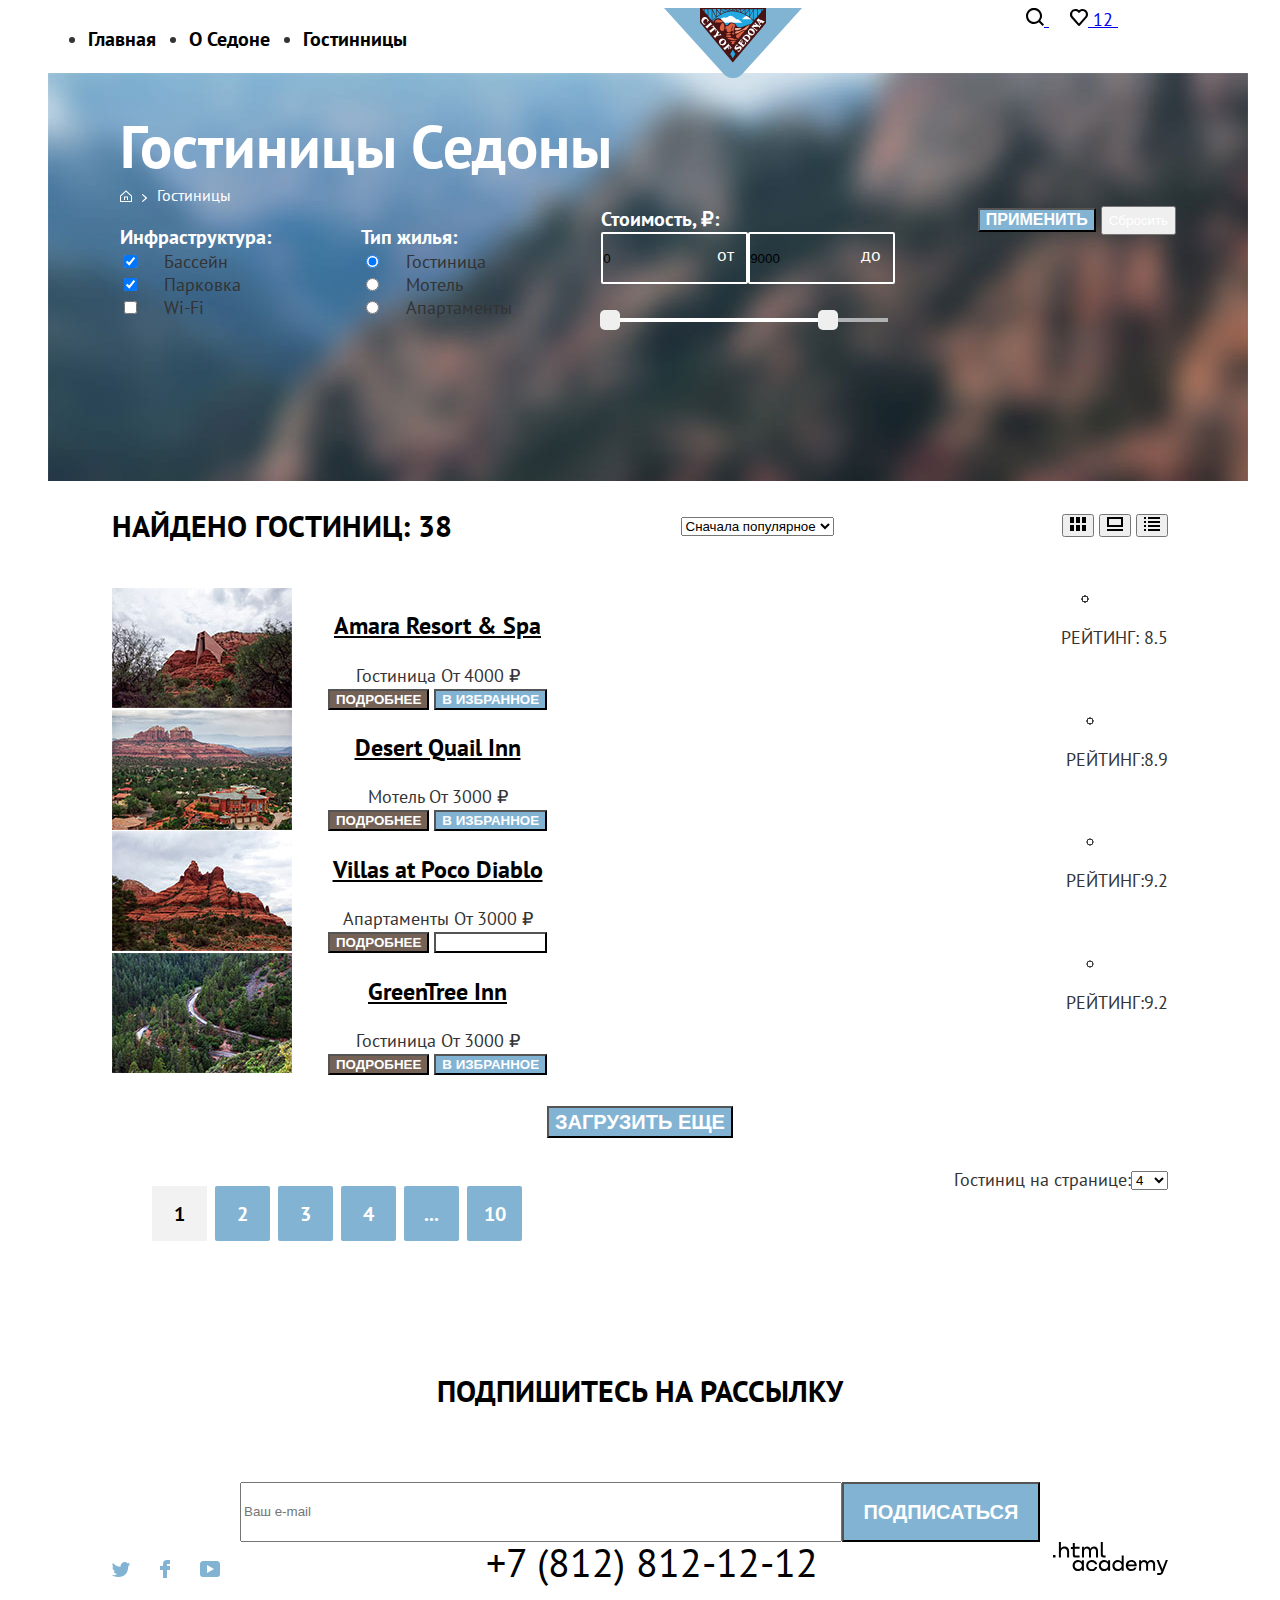
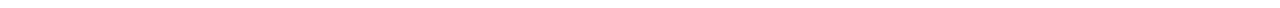
==== catalog.html @ a72e352f "created toggle range" ====
<!DOCTYPE html>
<html lang="ru">
  <head>
    <meta charset="utf-8" />
    <title>HTML Academy: Каталог</title>
    <link rel="stylesheet" href="./css/style.css" />
  </head>
  <body>
    <header class="header">
      <div class="header_wrap">
        <nav class="header_nav">
          <ul class="header_list">
            <li class="header_item">
              <a class="header_list-link" href="./index.html">Главная</a>
            </li>
            <li class="header_item">
              <a class="header_list-link" href="#">О Седоне</a>
            </li>
            <li class="header_item">
              <a class="header_list-link" href="./catalog.html">Гостинницы</a>
            </li>
          </ul>
        </nav>

        <img src="./img/logo_sedona.svg" width="138" height="70" alt="Logo" />

        <div class="header_btn-group">
          <a class="header_btn" href="#">
            <img src="./img/search.svg" width="18" height="18" alt="Search" />
          </a>
          <a class="header_btn header_btn-img btn_count-likes" href="#">
            <img src="./img/likes.svg" width="18" height="17" alt="Likes" />
            <span class="count_likes">12</span>
          </a>
          <a class="header_btn-join" href="#">Хочу сюда!</a>
        </div>
      </div>
    </header>

    <main class="main">
      <div class="main_wrap">
        <section class="search_parametrs">
          <div class="search_parametrs_wrap">
            <div class="search_parametrs_wrap_navigation">
              <h1 class="search_parametrs_title">Гостиницы Седоны</h1>

              <ul class="breadcrumbs">
                <li class="breadcrumbs_item">
                  <a class="breadcrumbs_link" href="index.html">
                    <img
                      src="./img/catalog-page/home.svg"
                      width="12"
                      height="12"
                      alt="Главная"
                    />
                  </a>
                </li>
                <li class="breadcrumbs_item">
                  <img
                    src="./img/catalog-page/arrow.svg"
                    width="5"
                    height="8"
                  />
                </li>
                <li class="breadcrumbs_current_page">Гостиницы</li>
              </ul>
            </div>

            <section class="filter_parametrs">
              <form
                class="filter_parametrs_catalog_form"
                action="https://echo.htmlacademy.ru/"
                method="get"
              >
                <ul class="filter_parametrs_list">
                  <h2 class="filter_parametrs_catalog_subtitle">
                    Инфраструктура:
                  </h2>
                  <li class="filter_parametrs_item">
                    <input
                      id="swimming_pool"
                      type="checkbox"
                      name="infrastructure"
                      value="swimming_pool"
                      checked
                    />
                    <label class="filter_parametrs_label" for="swimming_pool"
                      >Бассейн</label
                    >
                  </li>

                  <li class="filter_parametrs_item">
                    <input
                      id="parking"
                      type="checkbox"
                      value="parking"
                      name="infrastructure"
                      checked
                    />
                    <label class="filter_parametrs_label" for="parking"
                      >Парковка</label
                    >
                  </li>

                  <li class="filter_parametrs_item">
                    <input
                      type="checkbox"
                      id="wi_fi"
                      value="wi-fi"
                      name="infrastructure"
                    />
                    <label class="filter_parametrs_label" for="wi_fi"
                      >Wi-Fi</label
                    >
                  </li>
                </ul>

                <ul class="filter_parametrs_list">
                  <h2 class="filter_parametrs_catalog_subtitle">Тип жилья:</h2>
                  <li class="filter_parametrs_item">
                    <input
                      type="radio"
                      value="hotel"
                      name="real-estate"
                      id="hotel"
                      checked
                    />
                    <label class="filter_parametrs_label" for="hotel"
                      >Гостиница</label
                    >
                  </li>

                  <li class="filter_parametrs_item">
                    <input
                      type="radio"
                      value="motel"
                      name="real-estate"
                      id="motel"
                    />
                    <label
                      class="filter_parametrs_label"
                      for="motel"
                      class="control"
                      >Мотель</label
                    >
                  </li>

                  <li class="filter_parametrs_item">
                    <input
                      type="radio"
                      value="apartments"
                      name="real-estate"
                      id="apartments"
                    />
                    <label
                      class="filter_parametrs_label"
                      for="apartments"
                      class="control"
                      >Апартаменты</label
                    >
                  </li>
                </ul>

                <div class="filter_parametrs_cost_wrap">
                  <h2 class="filter_parametrs_catalog_subtitle">
                    Стоимость, ₽:
                  </h2>
                  <div class="filter_parametrs_inputs_wrap">
                    <div class="filter_parametrs_input_cost-from">
                      <input
                        class="filter_parametrs_input_cost"
                        type="number"
                        value="0"
                        name="min-price"
                      />
                      <span class="cost_from">от</span>
                    </div>

                    <div class="filter_parametrs_input_cost-to">
                      <input
                        class="filter_parametrs_input_cost"
                        type="number"
                        value="9000"
                        name="max-price"
                      />
                      <span class="cost_to">до</span>
                    </div>
                  </div>

                  <div class="range_toggle">
                    <div
                      class="range_toggle_wrap"
                      style="width: 236px; left: 0"
                    >
                      <button
                        class="filter_parametrs_range-toggle range_toggle-min"
                        type="button"
                      >
                        <span class="visually-hidden"
                          >Изменить минимальную цену.</span
                        >
                      </button>

                      <button
                        class="filter_parametrs_range-toggle range_toggle-max"
                        type="button"
                      >
                        <span class="visually-hidden"
                          >Изменить максимальную цену.</span
                        >
                      </button>
                    </div>
                  </div>
                </div>

                <div>
                  <button class="filter_parametrs_apply" type="submit">
                    Применить
                  </button>
                  <button class="filter_parametrs_reset" type="reset">
                    Сбросить
                  </button>
                </div>
              </form>
            </section>
          </div>
        </section>

        <section class="search_results">
          <div class="search_results_wrap">
            <div class="search_filter_wrap">
              <h2 class="search_results_subtitle">Найдено гостиниц: 38</h2>
              <form class="search_results_sorting">
                <span class="visually-hidden">Сортировка</span>

                <select class="search_results_select">
                  <option value="popular">Сначала популярное</option>
                  <option value="cheap">Сначала дешёвое</option>
                  <option value="expensive">Сначала дорогое</option>
                </select>
              </form>
              <div class="search_result_btn_group">
                <button class="search_results_sort_table">
                  <img
                    src="./img/catalog-page/mode-tile.svg"
                    width="16"
                    height="14"
                    alt="Показать плитки"
                  />
                </button>
                <button class="search_results_sort_slideshow">
                  <img
                    src="./img/catalog-page/mode-slideshow.svg"
                    width="16"
                    height="14"
                    alt="Показать карточки"
                  />
                </button>
                <button class="search_results_sort_list">
                  <img
                    src="./img/catalog-page/mode-list.svg"
                    width="16"
                    height="14"
                    alt="Показать список"
                  />
                </button>
              </div>
            </div>

            <ul class="sort_list">
              <span class="visually-hidden">Список гостиниц с фильтрами:</span>
              <li class="sort_list_card">
                <div class="sort_list_description">
                  <img
                    class="sort_list_image"
                    src="./img/catalog-page/hotel-1.jpg"
                    width="180"
                    height="120"
                  />
                  <div class="product_card_wrap">
                    <h2 class="product-card-title">
                      <a class="product-card-link" href="#">
                        Amara Resort & Spa
                      </a>
                    </h2>
                    <span class="type_of_house">Гостиница</span>
                    <span class="sort_list_price">От 4000 ₽</span>
                    <div class="sort_list_btn_group">
                      <button class="sort_list_details" type="button">
                        подробнее
                      </button>
                      <button class="sort_list_favorite" type="button">
                        В избранное
                      </button>
                    </div>
                  </div>
                </div>

                <div class="sort_list_rating">
                  <ul class="sort_list_stars">
                    <li class="star"></li>
                    <li class="star"></li>
                    <li class="star"></li>
                    <li class="star"></li>
                  </ul>

                  <p class="sort_list_total_rating">Рейтинг: 8.5</p>
                </div>
              </li>

              <li class="sort_list_card">
                <div class="sort_list_description">
                  <img
                    class="sort_list_image"
                    src="./img/catalog-page/hotel-2.jpg"
                    width="180"
                    height="120"
                  />

                  <div class="product_card_wrap">
                    <h2 class="product-card-title">
                      <a class="product-card-link" href="#">
                        Desert Quail Inn
                      </a>
                    </h2>
                    <span class="type_of_house">Мотель</span>
                    <span class="sort_list_price">От 3000 ₽</span>
                    <div class="sort_list_btn_group">
                      <button class="sort_list_details" type="button">
                        подробнее
                      </button>
                      <button class="sort_list_favorite" type="button">
                        В избранное
                      </button>
                    </div>
                  </div>
                </div>
                <div class="sort_list_rating">
                  <ul class="sort_list_stars">
                    <li class="star"></li>
                    <li class="star"></li>
                    <li class="star"></li>
                  </ul>

                  <p class="sort_list_total_rating">Рейтинг:8.9</p>
                </div>
              </li>

              <li class="sort_list_card">
                <div class="sort_list_description">
                  <img
                    class="sort_list_image"
                    src="./img/catalog-page/hotel-3.jpg"
                    width="180"
                    height="120"
                  />

                  <div class="product_card_wrap">
                    <h2 class="product-card-title">
                      <a class="product-card-link" href="#">
                        Villas at Poco Diablo
                      </a>
                    </h2>

                    <span class="type_of_house">Апартаменты</span>

                    <span class="sort_list_price">От 3000 ₽</span>
                    <div class="sort_list_btn_group">
                      <button class="sort_list_details" type="button">
                        подробнее
                      </button>
                      <button
                        class="sort_list_favorite sort_list_favorite-add"
                        type="button"
                      >
                        В избранное
                      </button>
                    </div>
                  </div>
                </div>
                <div class="sort_list_rating">
                  <ul class="sort_list_stars">
                    <li class="star"></li>
                    <li class="star"></li>
                  </ul>

                  <p class="sort_list_total_rating">Рейтинг:9.2</p>
                </div>
              </li>

              <li class="sort_list_card">
                <div class="sort_list_description">
                  <img
                    class="sort_list_image"
                    src="./img/catalog-page/hotel-4.jpg"
                    width="180"
                    height="120"
                  />

                  <div class="product_card_wrap">
                    <h2 class="product-card-title">
                      <a class="product-card-link" href="#"> GreenTree Inn </a>
                    </h2>
                    <span class="type_of_house">Гостиница</span>

                    <span class="sort_list_price">От 3000 ₽</span>
                    <div class="sort_list_btn_group">
                      <button class="sort_list_details" type="button">
                        подробнее
                      </button>
                      <button class="sort_list_favorite" type="button">
                        В избранное
                      </button>
                    </div>
                  </div>
                </div>

                <div>
                  <ul class="sort_list_stars">
                    <li class="star"></li>
                    <li class="star"></li>
                  </ul>
                  <p class="sort_list_total_rating">Рейтинг:9.2</p>
                </div>
              </li>

              <li class="sort_list_card sort_list_card-show_more">
                <button class="sort_list_show_more" type="button">
                  Загрузить еще
                </button>
              </li>
            </ul>

            <div class="pagination_wrap">
              <ul class="pagination">
                <li class="pagination_item">
                  <a
                    href="#"
                    class="pagination_button pagination_button-current"
                    >1</a
                  >
                </li>
                <li class="pagination_item">
                  <a href="#" class="pagination_button">2</a>
                </li>
                <li class="pagination_item">
                  <a href="#" class="pagination_button">3</a>
                </li>
                <li class="pagination_item">
                  <a href="#" class="pagination_button">4</a>
                </li>
                <li class="pagination_item">
                  <a href="#" class="pagination_button">...</a>
                </li>
                <li class="pagination_item">
                  <a href="#" class="pagination_button">10</a>
                </li>
              </ul>

              <div class="display_number_hotel_wrap">
                <label
                  for="display_number_hotels"
                  class="display_number_hotels filter_parametrs_label"
                  >Гостиниц на странице:</label
                >
                <div class="display_number_hotels_form">
                  <span class="visually-hidden">Выпадающий список</span>
                  <select
                    class="display_number_hotels_select"
                    id="display_number_hotels"
                  >
                    <option>4</option>
                    <option>8</option>
                    <option>32</option>
                  </select>
                </div>
              </div>
            </div>
          </div>
        </section>
      </div>
    </main>

    <footer class="footer">
      <div class="footer_wrap">
        <section class="subscription_catalog">
          <h2 class="subscription_subtitle subscription_subtitle-catalog">
            Подпишитесь на рассылку
          </h2>

          <p class="subscription_description">
            Только полезная информация и никакого спама, честное бойскаутское!
          </p>

          <form
            class="subscription_form"
            action="https://echo.htmlacademy.ru/"
            method="post"
          >
            <input
              class="subscription_input"
              placeholder="Ваш e-mail"
              type="email"
              name="subscription"
              required
            />

            <button class="subscription_submit" type="submit">
              Подписаться
            </button>
          </form>
        </section>

        <section class="footer_contacts">
          <div class="foooter_contacts_wrap">
            <h2 class="visually-hidden">Контакты</h2>
            <ul class="footer_social_networks_list">
              <li class="footer_social_networks_item">
                <a class="footer_social_network_link" href="#">
                  <img
                    src="./img/social-twitter.svg"
                    width="18"
                    height="15"
                    alt="Твиттер"
                  />
                </a>
              </li>
              <li class="footer_social_networks_item">
                <a class="footer_social_network_link" href="#">
                  <img
                    src="./img/social-facebook.svg"
                    width="10"
                    height="18"
                    alt="Фейсбук"
                  />
                </a>
              </li>
              <li class="footer_social_networks_item">
                <a class="footer_social_network_link" href="#">
                  <img
                    src="./img/social-youtube.svg"
                    width="20"
                    height="16"
                    alt="Ютуб"
                  />
                </a>
              </li>
            </ul>
          </div>

          <span class="footer_phone_number">+7 (812) 812-12-12</span>
          <a class="footer_htmlacademy_link" href="https://htmlacademy.ru/">
            <img
              src="./img/logo_htmlacademy.svg"
              alt="htmlacademy"
              width="115"
              height="34"
            />
          </a>
        </section>
      </div>
    </footer>
  </body>
</html>
---- css/style.css ----
:root {
  --color-black: #000;
  --color-grey-black: #333;
  --color-white: #fff;
  --btn-bg-warm-brown: #756257;
  --btn-bg-active-natural-green: #7db54f;
  --btn-bg-cold-blue: #83b3d3;
  --size-nav-menu: 20px;
  --size-cards-descriptions: 21px;
  --size-cards-title: 24px;
  --size-form-list: 18px;
}

@font-face {
  font-family: "PTSans";
  src: url("../fonts/ptsans-400.woff2") format("woff2");
  font-style: normal;
  font-weight: 400;
  font-display: swap;
}

@font-face {
  font-family: "PTSans";
  src: url("../fonts/ptsans-700.woff2") format("woff2");
  font-style: normal;
  font-weight: 700;
  font-display: swap;
}

body {
  min-height: 100%;
  color: var(--color-grey-black);
  font-family: "PTSans";
  font-weight: 400;
  font-size: 18px;
  line-height: 21px;
  text-align: center;
}

/* general styles */
.visually-hidden {
  display: none;
}

.header,
.main,
.footer {
  max-width: 1280px;
  margin: 0 auto;
  padding: 0 40px;
}

.header_wrap,
.main_wrap,
.footer_wrap {
  max-width: 1200px;
  margin: 0 auto;
}

/* header */
.header_wrap {
  height: 65px;
  display: flex;
  justify-content: space-between;
}

.header_list {
  display: flex;
}

.header_item {
  margin-right: 33px;
}

.header_list-link {
  text-decoration: none;
  color: var(--color-black);
  font-size: var(--size-nav-menu);
  line-height: 26px;
  font-weight: 700;
}

.header_btn_group {
  display: flex;
}

.header_btn {
  margin-right: 21px;
}

.header_btn-join {
  font-weight: 700;
  font-size: 16px;
  color: var(--color-white);
  text-transform: uppercase;
}

/* main screen */
.screen {
  background: url("../img/main-page/index-background.jpg");
  width: 100%;
  height: 485px;
}

.presentation_title {
  font-weight: 700;
  font-size: 30px;
  line-height: 36px;
  color: var(--color-black);
  text-transform: uppercase;
}

.presentation_description {
  font-size: 22px;
  line-height: 36px;
}

.presentation_town_card {
  width: 100%;
  display: flex;
}

.presentation_card_wrap {
  background-color: var(--btn-bg-cold-blue);
  width: 400px;
}

.presentation_card_service {
  display: flex;
}

.presentation_card_service_house,
.presentation_card_service_gift {
  background-color: rgba(131, 179, 211, 0.12);
}

.presentation_card_service_house,
.presentation_card_service_gift,
.presentation_card_service_food {
  width: 400px;
}

.cards_devils_bridge {
  display: flex;
}

.presentation_subtitle {
  font-size: var(--size-cards-title);
  line-height: 28px;
  color: var(--color-white);
  text-transform: uppercase;
}

.presentation_serial_number-color {
  color: var(--color-white);
}

.cards_small_area {
  display: flex;
}

.presentation_card_service_small_area,
.presentation_card_service_few_tourists {
  background-color: rgba(131, 179, 211, 0.12);
}

.presentation_card_service_beatiful_road {
  background-color: rgba(131, 179, 211, 0.2);
}

.presentation_card_service_small_area,
.presentation_card_service_few_tourists,
.presentation_card_service_beatiful_road {
  width: 400px;
}

.presentation_card_service_subtitle {
  text-transform: uppercase;
}

.presentation_card_description {
  font-size: 18px;
  text-align: center;
  color: var(--color-white);
}

.select_hotel_subtitle {
  color: var(--color-black);
  font-size: 30px;
  line-height: 36px;
  font-weight: 700;
  text-transform: uppercase;
}

.select_hotel_description {
  font-size: 22px;
  line-height: 26px;
}

.select_hotel_btn {
  background-color: var(--btn-bg-warm-brown);
  color: var(--color-white);
  font-size: 20px;
  line-height: 36px;
  font-weight: 700;
  text-transform: uppercase;
}

.subscription_subtitle {
  color: var(--color-white);
  font-size: 30px;
  line-height: 36px;
  font-weight: 700;
  text-transform: uppercase;
}

.subscription_description {
  color: var(--color-white);
  font-size: 22px;
  line-height: 26px;
}

.subscription {
  background-image: url("../img/main-page/bg-contacts.jpg");
  background-size: cover;
  background-repeat: no-repeat;
}

.subscription_form {
  display: flex;
  width: 800px;
  height: 60px;
  margin: 0 auto;
}

.subscription_input {
  width: 600px;
}

.subscription_submit {
  color: var(--color-white);
  font-weight: 700;
  font-size: 20px;
  line-height: 26px;
  text-transform: uppercase;
  background-color: var(--btn-bg-cold-blue);
  width: 200px;
}

.footer_contacts {
  display: flex;
  justify-content: space-between;
}

.footer_social_networks_list {
  display: flex;
}

.footer_social_networks_item {
  margin-right: 30px;
}

.footer_phone_number {
  font-size: 40px;
  line-height: 40px;
  color: var(--color-black);
}

/* catalog style */
/* --------------------------------------------------------------- */
.search_parametrs {
  background-image: url("../img/catalog-page/catalog-background.jpg");
  background-size: cover;
  width: 1200px;
  height: 408px;
  background-repeat: no-repeat;
}

.search_parametrs_wrap {
  width: 1056px;
  margin: 0 auto;
}

.search_parametrs_title {
  font-size: 60px;
  line-height: 78px;
  color: var(--color-white);
  font-weight: 700;
  text-align: left;
  padding-top: 34px;
  margin: 0;
}

.breadcrumbs {
  text-align: left;
  display: flex;
  text-decoration: none;
  padding: 0;
  margin: 0;
  list-style: none;
}

.breadcrumbs_item {
  margin-right: 10px;
}

.breadcrumbs_current_page {
  font-size: 16px;
  color: var(--color-white);
}

.filter_parametrs_catalog_form {
  display: flex;
  justify-content: space-between;
}

.filter_parametrs_catalog_subtitle {
  font-size: var(--size-nav-menu);
  line-height: 26px;
  color: var(--color-white);
  font-weight: 700;
  text-align: left;
  margin: 0;
  padding: 0;
}

.filter_parametrs_cost_wrap {
  width: 287px;
}

/* Range */
.filter_parametrs_input_cost {
  width: 143px;
  background: transparent;
  border: 2px solid #fff;
  padding: 0;
  border-radius: 2px;
  margin: 0;
  height: 48px;
}

.range_toggle {
  width: 287px;
  border-bottom: 4px solid #afb1b3;
}

.range_toggle_wrap {
  border-bottom: 4px solid #fff;
  position: relative;
  margin-top: 30px;
  transform: translateY(4px);
}

.range_toggle-min,
.range_toggle-max {
  width: 20px;
  height: 20px;
  border-radius: 5px;
  border: transparent;
}

.range_toggle-min {
  position: absolute;
  top: -8px;
  left: -1px;
}

.range_toggle-max {
  position: absolute;
  top: -8px;
  right: -1px;
}

.filter_parametrs_input_cost-from {
  position: relative;
}

.cost_from {
  position: absolute;
  top: 11px;
  right: 14px;
}

.filter_parametrs_input_cost-to {
  position: relative;
}

.cost_to {
  position: absolute;
  top: 11px;
  right: 14px;
}

.filter_parametrs_list {
  text-align: left;
  padding: 0;
}

.filter_parametrs_item {
  font-size: var(--size-form-list);
  line-height: 23px;
  list-style: none;
  padding: 0;
}

.filter_parametrs_label {
  padding-left: 19px;
}

.cost_from,
.cost_to {
  font-size: var(--size-form-list);
  line-height: 23px;
  color: rgba(255, 255, 255, 1);
  font-size: 18px;
}

.filter_parametrs_inputs_wrap {
  display: flex;
}

.filter_parametrs_apply {
  background: var(--btn-bg-cold-blue);
  color: var(--color-white);
  font-weight: 700;
  text-transform: uppercase;
  font-size: 16px;
}

.filter_parametrs_reset {
  color: var(--color-white);
  line-height: 23px;
}

.search_results_wrap {
  width: 1056px;
  margin: 0 auto;
}

.search_filter_wrap {
  display: flex;
  justify-content: space-between;
  align-items: center;
}

.search_results_subtitle {
  font-size: 30px;
  line-height: 39px;
  font-weight: 700;
  color: var(--color-black);
  text-transform: uppercase;
  text-align: left;
}

.search_results_select {
  line-height: 23px;
}

.product-card-link {
  font-weight: 700;
  font-size: var(--size-cards-title);
  line-height: 31px;
  color: var(--color-black);
  text-align: left;
}

.type_of_house,
.sort_list_price {
  line-height: 23px;
  text-align: left;
}

.sort_list {
  padding: 0;
}

.sort_list_card {
  list-style: none;
  padding: 0;
  display: flex;
  justify-content: space-between;
}

.sort_list_description {
  display: flex;
}

.product_card_wrap {
  margin-left: 36px;
}

.sort_list_details,
.sort_list_favorite,
.sort_list_show_more {
  background: var(--btn-bg-warm-brown);
  color: var(--color-white);
  font-weight: 700;
  text-transform: uppercase;
}

.sort_list_favorite {
  background: var(--btn-bg-cold-blue);
}

.sort_list_favorite-add {
  background: var(--btn-bg-natural-green);
}

.sort_list_total_rating {
  text-transform: uppercase;
}

.sort_list_card-show_more {
  display: block;
  margin: 31px 0 30px;
}

.sort_list_show_more {
  background: var(--btn-bg-cold-blue);
  font-size: 20px;
  line-height: 26px;
}

.sort_list_stars {
  display: flex;
}

.pagination_wrap {
  display: flex;
  justify-content: space-between;
}

.pagination_item {
  font-size: 20px;
  line-height: 26px;
}

.pagination_button {
  color: var(--color-white);
  font-size: inherit;
  background-color: var(--btn-bg-cold-blue);
  font-weight: 700;
}

.display_number_hotels,
.display_number_hotels_select {
  line-height: 23px;
  text-align: left;
}

.pagination {
  display: flex;
  list-style-type: none;
}

.pagination_item {
  width: 55px;
  height: 55px;
  background-color: var(--btn-bg-cold-blue);
  border-radius: 2px;
  margin-right: 8px;
  display: flex;
  justify-content: center;
  align-items: center;
}

.pagination_button {
  text-decoration: none;
}

.pagination_button-current {
  background: #f2f2f2;
  color: var(--color-black);
  width: 55px;
  height: 55px;
  display: flex;
  justify-content: center;
  align-items: center;
}

.display_number_hotel_wrap {
  display: flex;
}

.subscription_catalog {
  padding-top: 89px;
}

.subscription_subtitle-catalog {
  color: var(--color-black);
}

.footer_social_networks_list {
  list-style: none;
  padding: 0;
}

.subscription_catalog,
.footer_contacts {
  width: 1056px;
  margin: 0 auto;
}
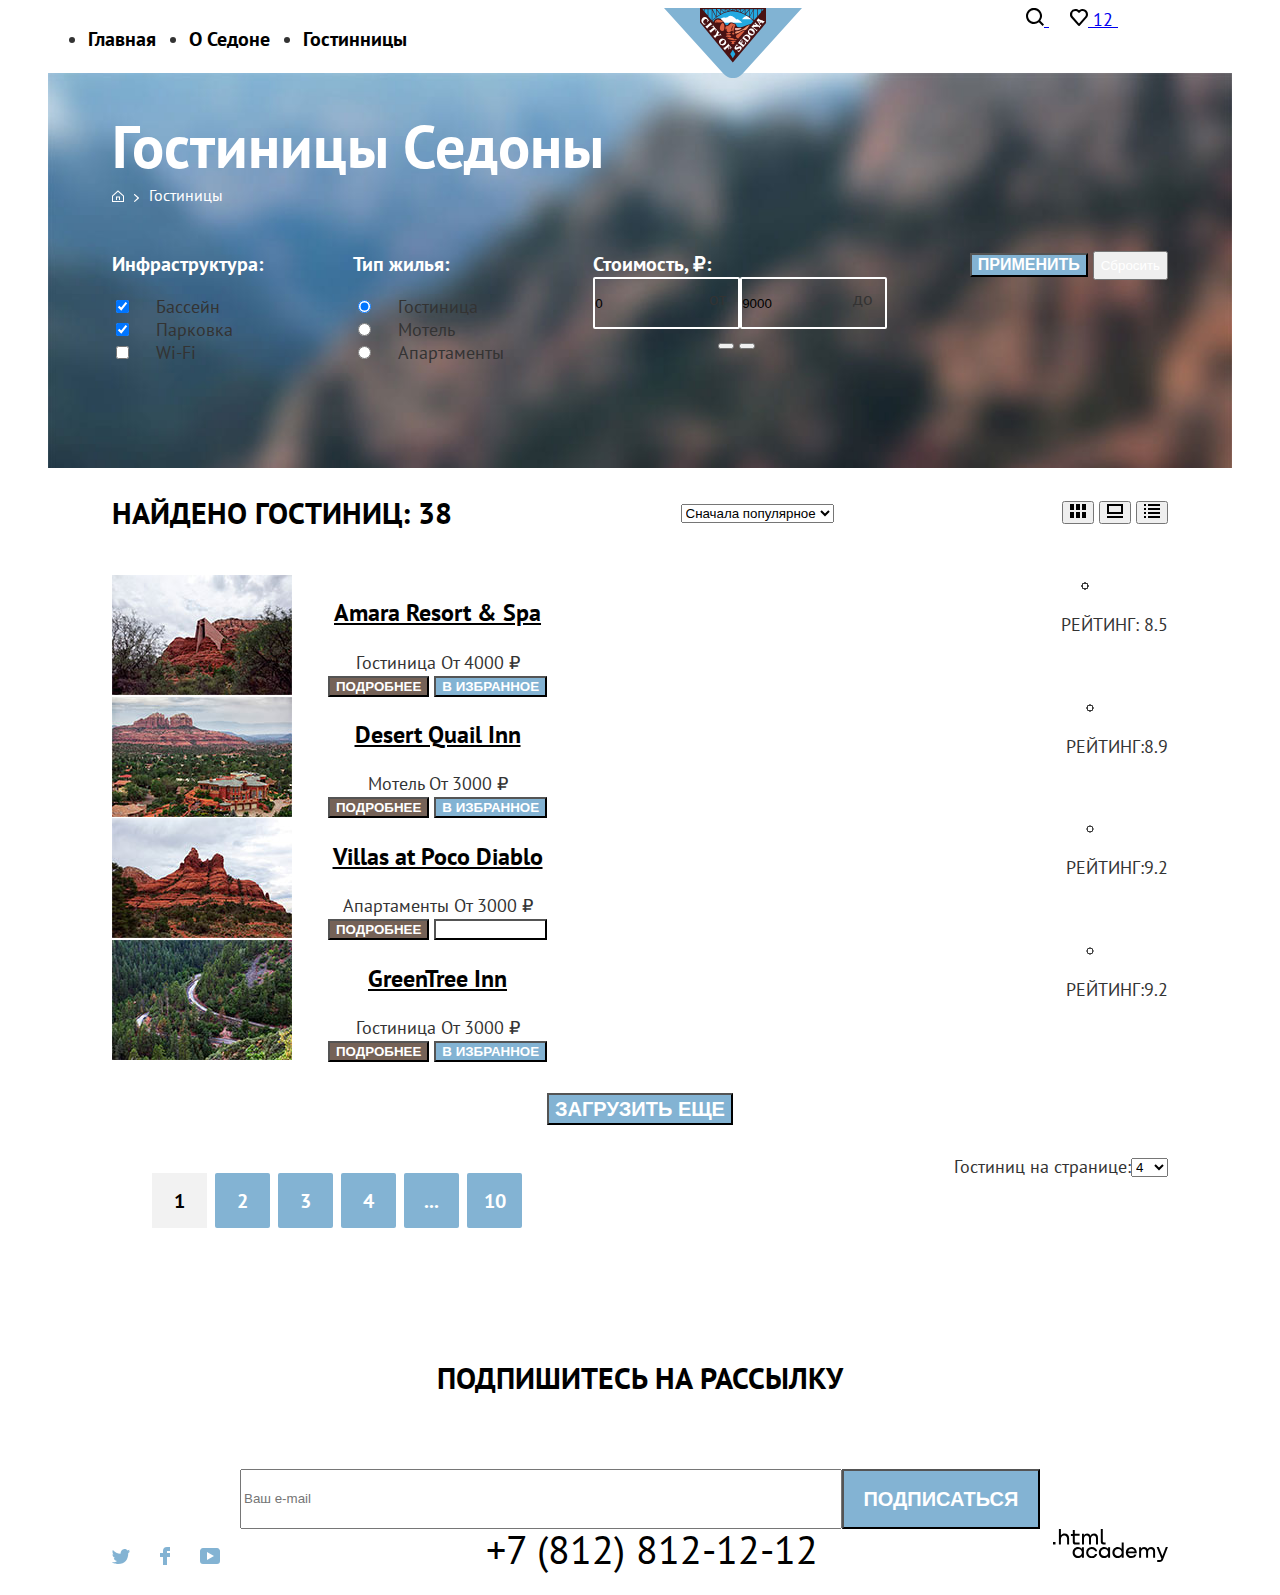
==== commit 22d02c26: "added changes according comments" ====
--- a/catalog.html
+++ b/catalog.html
@@ -40,7 +40,7 @@
     <main class="main">
       <div class="main_wrap">
         <section class="search_parametrs">
-          <div class="search_parametrs_wrap">
+          <div class="container_wrap">
             <div class="search_parametrs_wrap_navigation">
               <h1 class="search_parametrs_title">Гостиницы Седоны</h1>
 
@@ -72,94 +72,98 @@
                 action="https://echo.htmlacademy.ru/"
                 method="get"
               >
-                <ul class="filter_parametrs_list">
+                <div>
                   <h2 class="filter_parametrs_catalog_subtitle">
                     Инфраструктура:
                   </h2>
-                  <li class="filter_parametrs_item">
-                    <input
-                      id="swimming_pool"
-                      type="checkbox"
-                      name="infrastructure"
-                      value="swimming_pool"
-                      checked
-                    />
-                    <label class="filter_parametrs_label" for="swimming_pool"
-                      >Бассейн</label
-                    >
-                  </li>
-
-                  <li class="filter_parametrs_item">
-                    <input
-                      id="parking"
-                      type="checkbox"
-                      value="parking"
-                      name="infrastructure"
-                      checked
-                    />
-                    <label class="filter_parametrs_label" for="parking"
-                      >Парковка</label
-                    >
-                  </li>
-
-                  <li class="filter_parametrs_item">
-                    <input
-                      type="checkbox"
-                      id="wi_fi"
-                      value="wi-fi"
-                      name="infrastructure"
-                    />
-                    <label class="filter_parametrs_label" for="wi_fi"
-                      >Wi-Fi</label
-                    >
-                  </li>
-                </ul>
-
-                <ul class="filter_parametrs_list">
+                  <ul class="filter_parametrs_list">
+                    <li class="filter_parametrs_item">
+                      <input
+                        id="swimming_pool"
+                        type="checkbox"
+                        name="infrastructure"
+                        value="swimming_pool"
+                        checked
+                      />
+                      <label class="filter_parametrs_label" for="swimming_pool"
+                        >Бассейн</label
+                      >
+                    </li>
+
+                    <li class="filter_parametrs_item">
+                      <input
+                        id="parking"
+                        type="checkbox"
+                        value="parking"
+                        name="infrastructure"
+                        checked
+                      />
+                      <label class="filter_parametrs_label" for="parking"
+                        >Парковка</label
+                      >
+                    </li>
+
+                    <li class="filter_parametrs_item">
+                      <input
+                        type="checkbox"
+                        id="wi_fi"
+                        value="wi-fi"
+                        name="infrastructure"
+                      />
+                      <label class="filter_parametrs_label" for="wi_fi"
+                        >Wi-Fi</label
+                      >
+                    </li>
+                  </ul>
+                </div>
+
+                <div>
                   <h2 class="filter_parametrs_catalog_subtitle">Тип жилья:</h2>
-                  <li class="filter_parametrs_item">
-                    <input
-                      type="radio"
-                      value="hotel"
-                      name="real-estate"
-                      id="hotel"
-                      checked
-                    />
-                    <label class="filter_parametrs_label" for="hotel"
-                      >Гостиница</label
-                    >
-                  </li>
-
-                  <li class="filter_parametrs_item">
-                    <input
-                      type="radio"
-                      value="motel"
-                      name="real-estate"
-                      id="motel"
-                    />
-                    <label
-                      class="filter_parametrs_label"
-                      for="motel"
-                      class="control"
-                      >Мотель</label
-                    >
-                  </li>
-
-                  <li class="filter_parametrs_item">
-                    <input
-                      type="radio"
-                      value="apartments"
-                      name="real-estate"
-                      id="apartments"
-                    />
-                    <label
-                      class="filter_parametrs_label"
-                      for="apartments"
-                      class="control"
-                      >Апартаменты</label
-                    >
-                  </li>
-                </ul>
+                  <ul class="filter_parametrs_list">
+                    <li class="filter_parametrs_item">
+                      <input
+                        type="radio"
+                        value="hotel"
+                        name="real-estate"
+                        id="hotel"
+                        checked
+                      />
+                      <label class="filter_parametrs_label" for="hotel"
+                        >Гостиница</label
+                      >
+                    </li>
+
+                    <li class="filter_parametrs_item">
+                      <input
+                        type="radio"
+                        value="motel"
+                        name="real-estate"
+                        id="motel"
+                      />
+                      <label
+                        class="filter_parametrs_label"
+                        for="motel"
+                        class="control"
+                        >Мотель</label
+                      >
+                    </li>
+
+                    <li class="filter_parametrs_item">
+                      <input
+                        type="radio"
+                        value="apartments"
+                        name="real-estate"
+                        id="apartments"
+                      />
+                      <label
+                        class="filter_parametrs_label"
+                        for="apartments"
+                        class="control"
+                        >Апартаменты</label
+                      >
+                    </li>
+                  </ul>
+                </div>
 
                 <div class="filter_parametrs_cost_wrap">
                   <h2 class="filter_parametrs_catalog_subtitle">
@@ -173,7 +177,7 @@
                         value="0"
                         name="min-price"
                       />
-                      <span class="cost_from">от</span>
+                      <span class="cost_from_to">от</span>
                     </div>
 
                     <div class="filter_parametrs_input_cost-to">
@@ -183,34 +187,26 @@
                         value="9000"
                         name="max-price"
                       />
-                      <span class="cost_to">до</span>
+                      <span class="cost_from_to">до</span>
                     </div>
                   </div>
-
-                  <div class="range_toggle">
-                    <div
-                      class="range_toggle_wrap"
-                      style="width: 236px; left: 0"
+                  <button
+                    class="filter_parametrs_range-toggle toggle-min"
+                    type="button"
+                  >
+                    <span class="visually-hidden"
+                      >Изменить минимальную цену.</span
                     >
-                      <button
-                        class="filter_parametrs_range-toggle range_toggle-min"
-                        type="button"
-                      >
-                        <span class="visually-hidden"
-                          >Изменить минимальную цену.</span
-                        >
-                      </button>
-
-                      <button
-                        class="filter_parametrs_range-toggle range_toggle-max"
-                        type="button"
-                      >
-                        <span class="visually-hidden"
-                          >Изменить максимальную цену.</span
-                        >
-                      </button>
-                    </div>
-                  </div>
+                  </button>
+
+                  <button
+                    class="filter_parametrs_range-toggle toggle-max"
+                    type="button"
+                  >
+                    <span class="visually-hidden"
+                      >Изменить максимальную цену.</span
+                    >
+                  </button>
                 </div>
 
                 <div>
@@ -227,7 +223,7 @@
         </section>
 
         <section class="search_results">
-          <div class="search_results_wrap">
+          <div class="container_wrap">
             <div class="search_filter_wrap">
               <h2 class="search_results_subtitle">Найдено гостиниц: 38</h2>
               <form class="search_results_sorting">
@@ -483,7 +479,7 @@
 
     <footer class="footer">
       <div class="footer_wrap">
-        <section class="subscription_catalog">
+        <section class="subscription_catalog container_wrap">
           <h2 class="subscription_subtitle subscription_subtitle-catalog">
             Подпишитесь на рассылку
           </h2>
@@ -511,7 +507,7 @@
           </form>
         </section>
 
-        <section class="footer_contacts">
+        <section class="footer_contacts container_wrap">
           <div class="foooter_contacts_wrap">
             <h2 class="visually-hidden">Контакты</h2>
             <ul class="footer_social_networks_list">
--- a/css/style.css
+++ b/css/style.css
@@ -268,17 +268,19 @@
 
 /* catalog style */
 /* --------------------------------------------------------------- */
+.container_wrap {
+  width: 1056px;
+  margin: 0 auto;
+}
+
 .search_parametrs {
   background-image: url("../img/catalog-page/catalog-background.jpg");
   background-size: cover;
-  width: 1200px;
-  height: 408px;
   background-repeat: no-repeat;
 }
 
-.search_parametrs_wrap {
-  width: 1056px;
-  margin: 0 auto;
+.search_parametrs_wrap_navigation {
+  padding-bottom: 45px;
 }
 
 .search_parametrs_title {
@@ -309,6 +311,10 @@
   color: var(--color-white);
 }
 
+.filter_parametrs {
+  padding-bottom: 86px;
+}
+
 .filter_parametrs_catalog_form {
   display: flex;
   justify-content: space-between;
@@ -328,7 +334,6 @@
   width: 287px;
 }
 
-/* Range */
 .filter_parametrs_input_cost {
   width: 143px;
   background: transparent;
@@ -339,43 +344,11 @@
   height: 48px;
 }
 
-.range_toggle {
-  width: 287px;
-  border-bottom: 4px solid #afb1b3;
-}
-
-.range_toggle_wrap {
-  border-bottom: 4px solid #fff;
-  position: relative;
-  margin-top: 30px;
-  transform: translateY(4px);
-}
-
-.range_toggle-min,
-.range_toggle-max {
-  width: 20px;
-  height: 20px;
-  border-radius: 5px;
-  border: transparent;
-}
-
-.range_toggle-min {
-  position: absolute;
-  top: -8px;
-  left: -1px;
-}
-
-.range_toggle-max {
-  position: absolute;
-  top: -8px;
-  right: -1px;
-}
-
 .filter_parametrs_input_cost-from {
   position: relative;
 }
 
-.cost_from {
+.cost_from_to {
   position: absolute;
   top: 11px;
   right: 14px;
@@ -383,12 +356,6 @@
 
 .filter_parametrs_input_cost-to {
   position: relative;
-}
-
-.cost_to {
-  position: absolute;
-  top: 11px;
-  right: 14px;
 }
 
 .filter_parametrs_list {
@@ -432,11 +399,6 @@
   line-height: 23px;
 }
 
-.search_results_wrap {
-  width: 1056px;
-  margin: 0 auto;
-}
-
 .search_filter_wrap {
   display: flex;
   justify-content: space-between;
@@ -594,9 +556,3 @@
   list-style: none;
   padding: 0;
 }
-
-.subscription_catalog,
-.footer_contacts {
-  width: 1056px;
-  margin: 0 auto;
-}
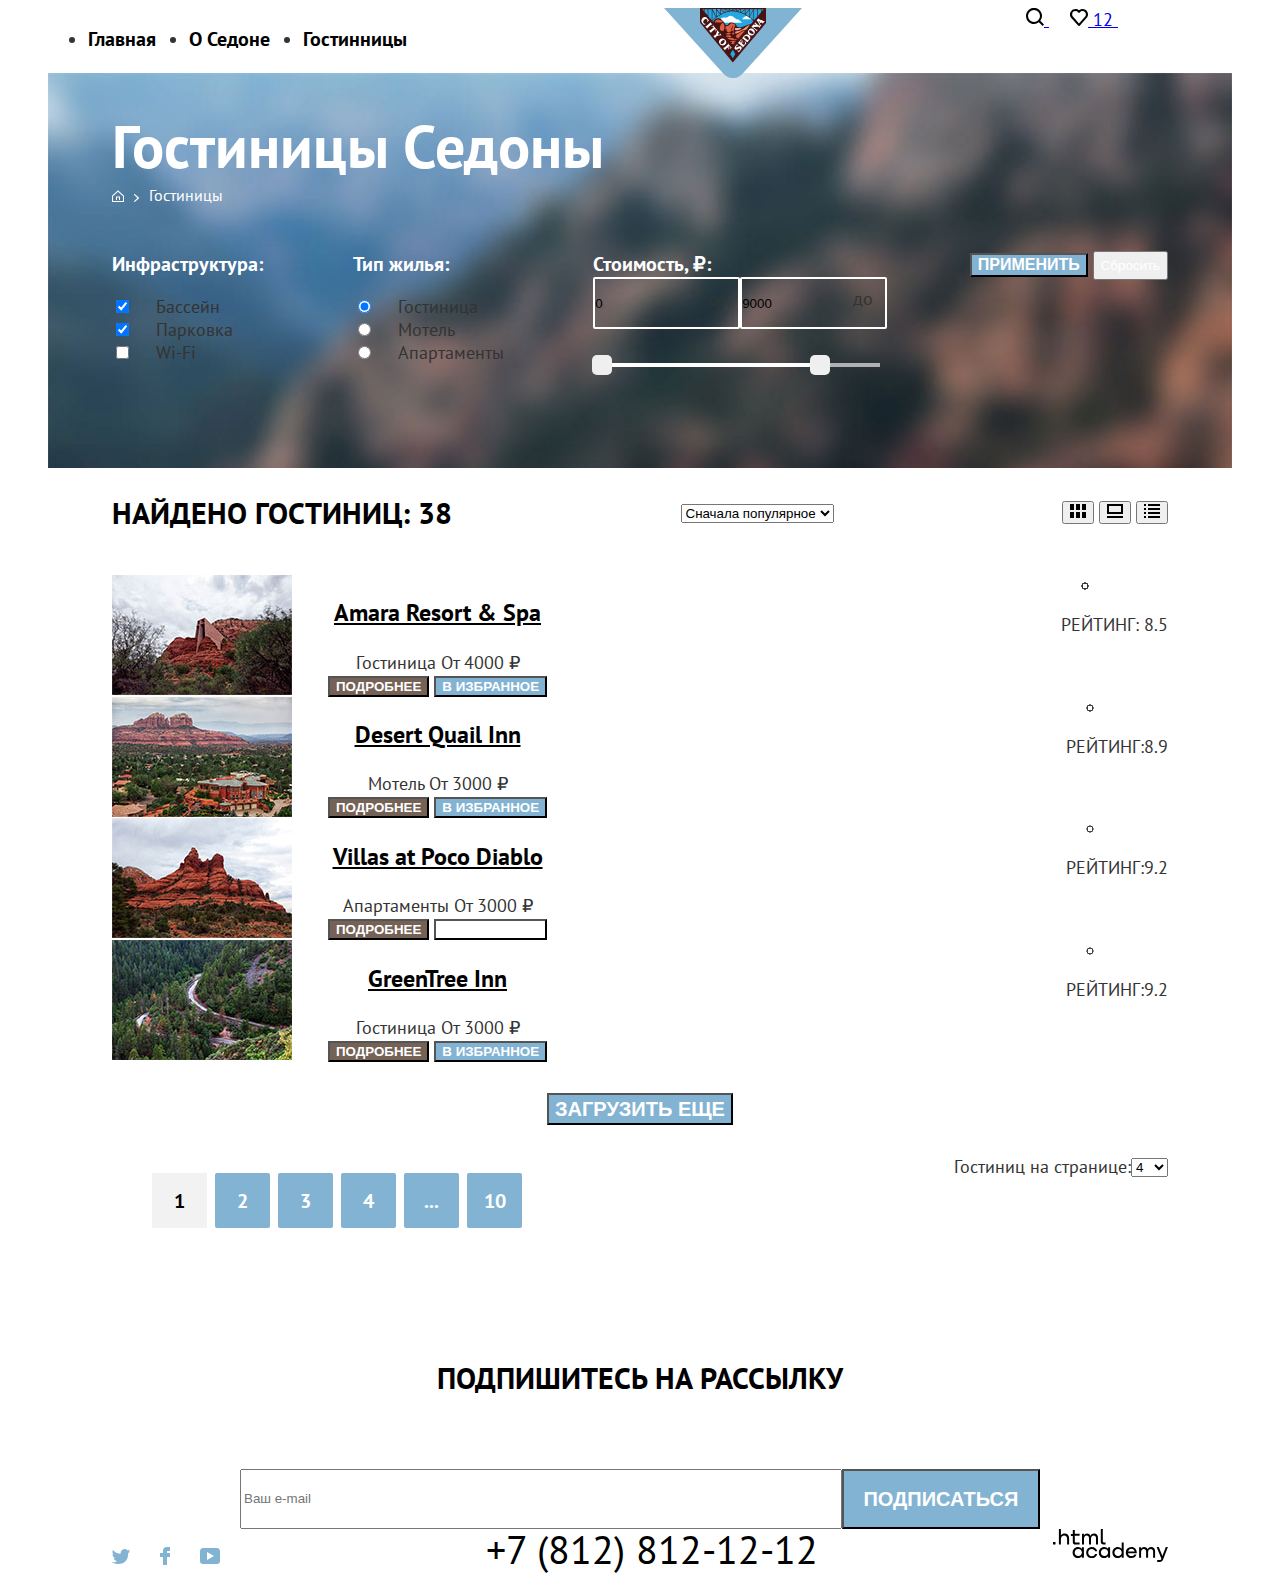
==== commit 45fe9696: "added changes according comments" ====
--- a/catalog.html
+++ b/catalog.html
@@ -190,23 +190,31 @@
                       <span class="cost_from_to">до</span>
                     </div>
                   </div>
-                  <button
-                    class="filter_parametrs_range-toggle toggle-min"
-                    type="button"
-                  >
-                    <span class="visually-hidden"
-                      >Изменить минимальную цену.</span
+
+                  <div class="range_toggle">
+                    <div
+                      class="range_toggle_wrap"
+                      style="width: 236px; left: 0"
                     >
-                  </button>
-
-                  <button
-                    class="filter_parametrs_range-toggle toggle-max"
-                    type="button"
-                  >
-                    <span class="visually-hidden"
-                      >Изменить максимальную цену.</span
-                    >
-                  </button>
+                      <button
+                        class="filter_parametrs_range-toggle range_toggle-min"
+                        type="button"
+                      >
+                        <span class="visually-hidden"
+                          >Изменить минимальную цену.</span
+                        >
+                      </button>
+
+                      <button
+                        class="filter_parametrs_range-toggle range_toggle-max"
+                        type="button"
+                      >
+                        <span class="visually-hidden"
+                          >Изменить максимальную цену.</span
+                        >
+                      </button>
+                    </div>
+                  </div>
                 </div>
 
                 <div>
--- a/css/style.css
+++ b/css/style.css
@@ -334,6 +334,7 @@
   width: 287px;
 }
 
+/* Range */
 .filter_parametrs_input_cost {
   width: 143px;
   background: transparent;
@@ -342,6 +343,38 @@
   border-radius: 2px;
   margin: 0;
   height: 48px;
+}
+
+.range_toggle {
+  width: 287px;
+  border-bottom: 4px solid #afb1b3;
+}
+
+.range_toggle_wrap {
+  border-bottom: 4px solid #fff;
+  position: relative;
+  margin-top: 30px;
+  transform: translateY(4px);
+}
+
+.range_toggle-min,
+.range_toggle-max {
+  width: 20px;
+  height: 20px;
+  border-radius: 5px;
+  border: transparent;
+}
+
+.range_toggle-min {
+  position: absolute;
+  top: -8px;
+  left: -1px;
+}
+
+.range_toggle-max {
+  position: absolute;
+  top: -8px;
+  right: -1px;
 }
 
 .filter_parametrs_input_cost-from {
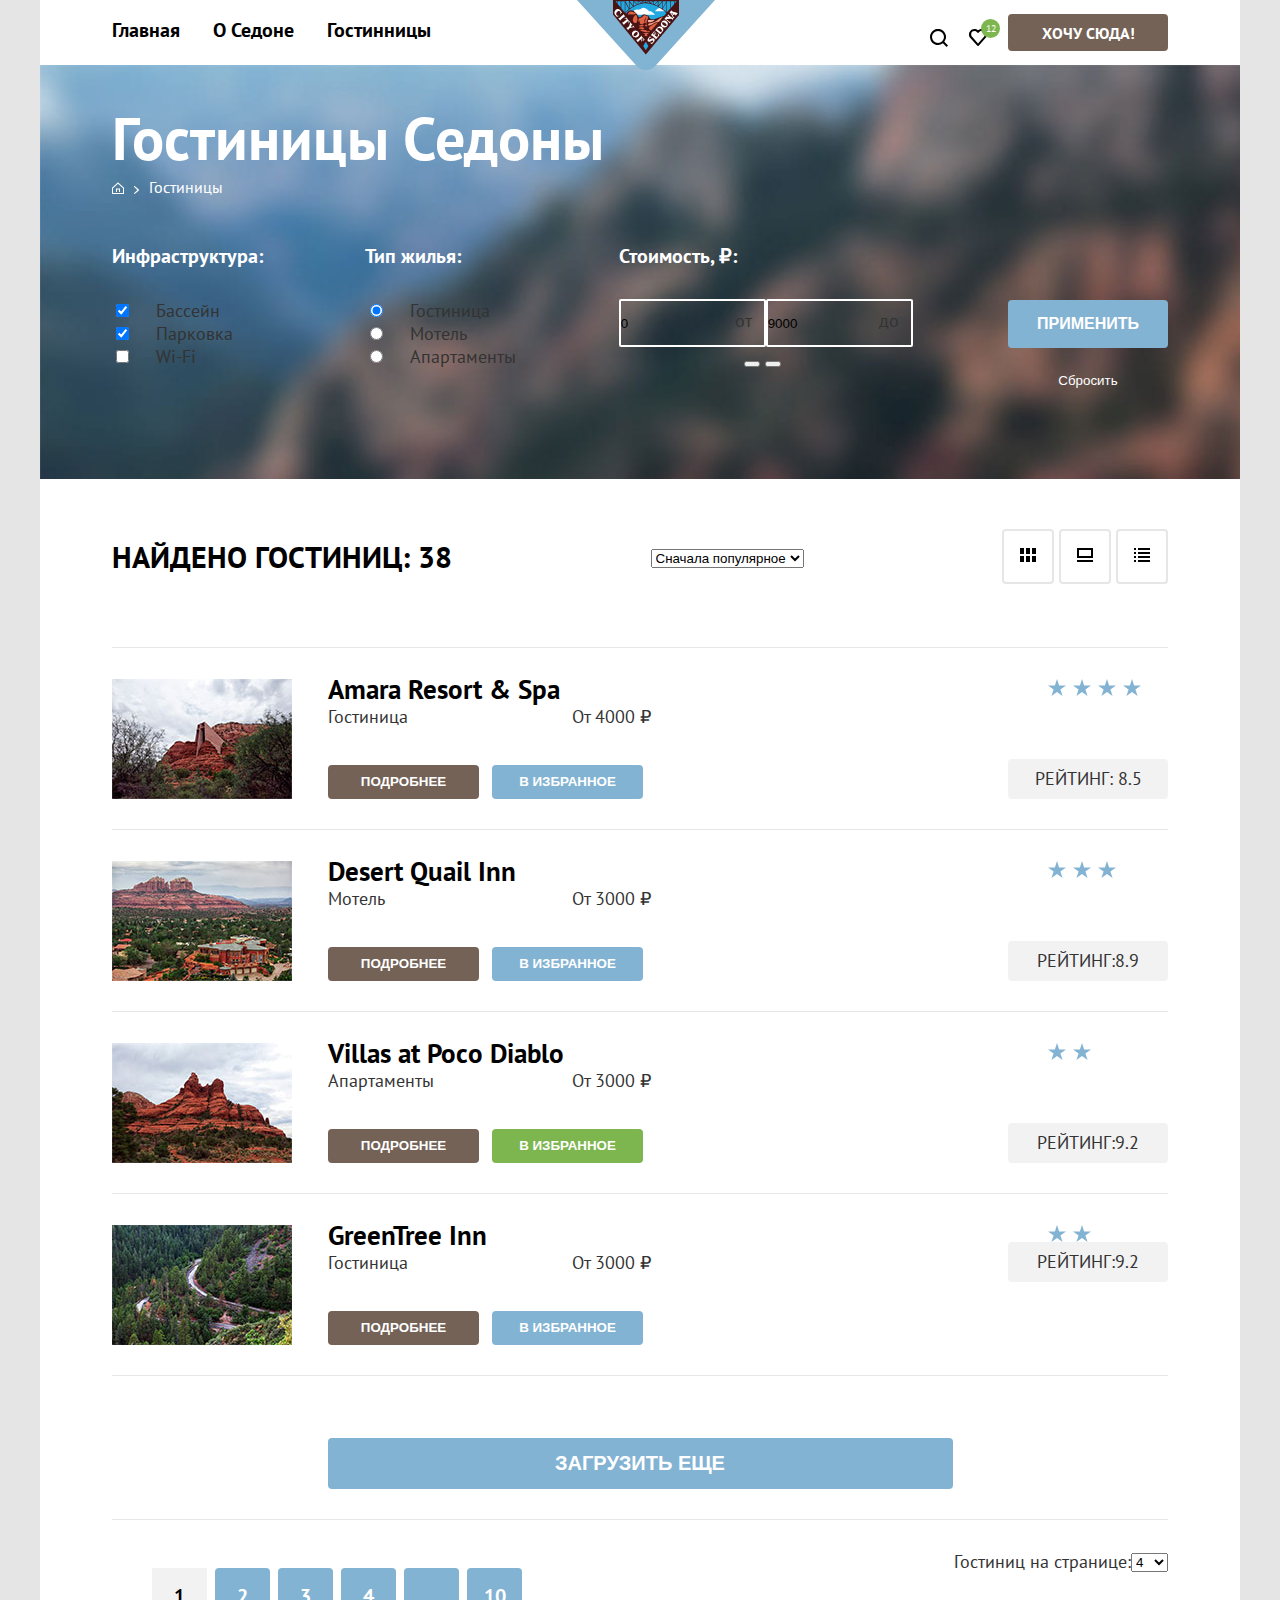
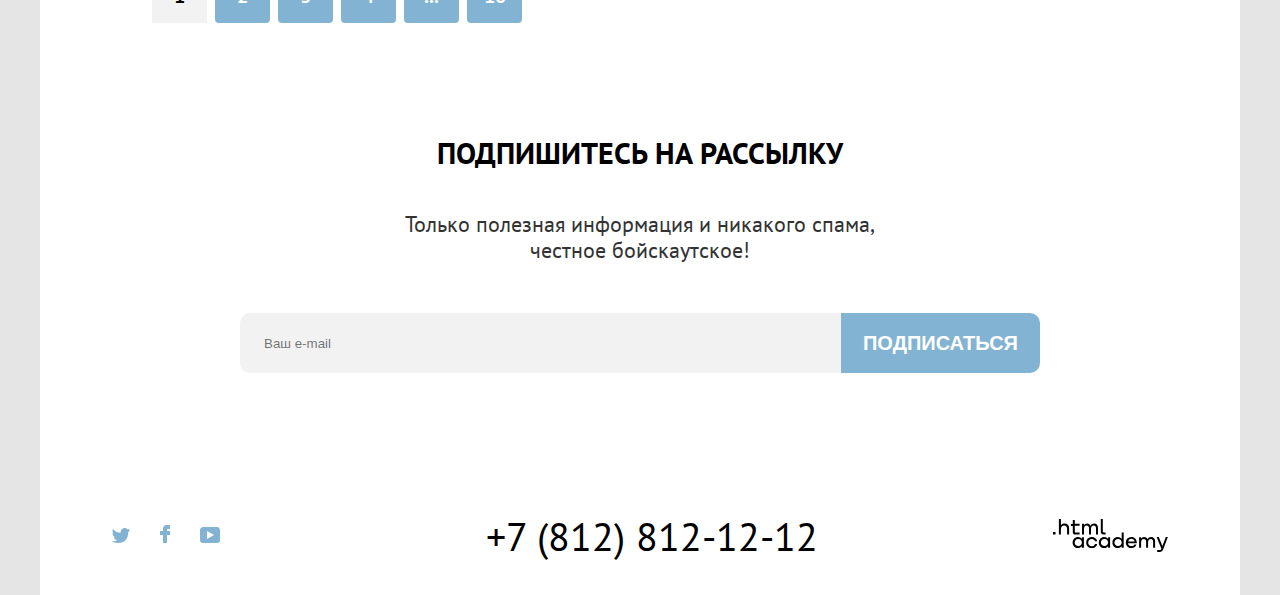
==== commit c9e0cc3a: "added style for grids of components" ====
--- a/catalog.html
+++ b/catalog.html
@@ -8,31 +8,39 @@
   <body>
     <header class="header">
       <div class="header_wrap">
-        <nav class="header_nav">
-          <ul class="header_list">
-            <li class="header_item">
-              <a class="header_list-link" href="./index.html">Главная</a>
-            </li>
-            <li class="header_item">
-              <a class="header_list-link" href="#">О Седоне</a>
-            </li>
-            <li class="header_item">
-              <a class="header_list-link" href="./catalog.html">Гостинницы</a>
-            </li>
-          </ul>
-        </nav>
-
-        <img src="./img/logo_sedona.svg" width="138" height="70" alt="Logo" />
-
-        <div class="header_btn-group">
-          <a class="header_btn" href="#">
-            <img src="./img/search.svg" width="18" height="18" alt="Search" />
-          </a>
-          <a class="header_btn header_btn-img btn_count-likes" href="#">
-            <img src="./img/likes.svg" width="18" height="17" alt="Likes" />
-            <span class="count_likes">12</span>
-          </a>
-          <a class="header_btn-join" href="#">Хочу сюда!</a>
+        <div class="container_wrap header_container_wrap">
+          <nav class="header_nav">
+            <ul class="header_list">
+              <li class="header_item">
+                <a class="header_list-link" href="./index.html">Главная</a>
+              </li>
+              <li class="header_item">
+                <a class="header_list-link" href="#">О Седоне</a>
+              </li>
+              <li class="header_item">
+                <a class="header_list-link" href="./catalog.html">Гостинницы</a>
+              </li>
+            </ul>
+          </nav>
+
+          <img
+            src="./img/logo_sedona.svg"
+            class="header_logo"
+            width="138"
+            height="70"
+            alt="Logo"
+          />
+
+          <div class="header_btn_group">
+            <a class="header_btn" href="#">
+              <img src="./img/search.svg" width="18" height="18" alt="Search" />
+            </a>
+            <a class="header_btn header_btn-img btn_count-likes" href="#">
+              <img src="./img/likes.svg" width="18" height="17" alt="Likes" />
+              <span class="count_likes">12</span>
+            </a>
+            <a class="header_btn-join" href="#">Хочу сюда!</a>
+          </div>
         </div>
       </div>
     </header>
@@ -190,34 +198,26 @@
                       <span class="cost_from_to">до</span>
                     </div>
                   </div>
-
-                  <div class="range_toggle">
-                    <div
-                      class="range_toggle_wrap"
-                      style="width: 236px; left: 0"
+                  <button
+                    class="filter_parametrs_range-toggle toggle-min"
+                    type="button"
+                  >
+                    <span class="visually-hidden"
+                      >Изменить минимальную цену.</span
                     >
-                      <button
-                        class="filter_parametrs_range-toggle range_toggle-min"
-                        type="button"
-                      >
-                        <span class="visually-hidden"
-                          >Изменить минимальную цену.</span
-                        >
-                      </button>
-
-                      <button
-                        class="filter_parametrs_range-toggle range_toggle-max"
-                        type="button"
-                      >
-                        <span class="visually-hidden"
-                          >Изменить максимальную цену.</span
-                        >
-                      </button>
-                    </div>
-                  </div>
-                </div>
-
-                <div>
+                  </button>
+
+                  <button
+                    class="filter_parametrs_range-toggle toggle-max"
+                    type="button"
+                  >
+                    <span class="visually-hidden"
+                      >Изменить максимальную цену.</span
+                    >
+                  </button>
+                </div>
+
+                <div class="filter_parametrs_btn_group">
                   <button class="filter_parametrs_apply" type="submit">
                     Применить
                   </button>
@@ -282,13 +282,19 @@
                     height="120"
                   />
                   <div class="product_card_wrap">
-                    <h2 class="product-card-title">
-                      <a class="product-card-link" href="#">
-                        Amara Resort & Spa
-                      </a>
-                    </h2>
-                    <span class="type_of_house">Гостиница</span>
-                    <span class="sort_list_price">От 4000 ₽</span>
+                    <div>
+                      <h2 class="product_card_title">
+                        <a class="product_card_link" href="#">
+                          Amara Resort & Spa
+                        </a>
+                      </h2>
+
+                      <div class="type_of_house_wrap">
+                        <span class="type_of_house">Гостиница</span>
+                        <span class="sort_list_price">От 4000 ₽</span>
+                      </div>
+                    </div>
+
                     <div class="sort_list_btn_group">
                       <button class="sort_list_details" type="button">
                         подробнее
@@ -322,13 +328,19 @@
                   />
 
                   <div class="product_card_wrap">
-                    <h2 class="product-card-title">
-                      <a class="product-card-link" href="#">
-                        Desert Quail Inn
-                      </a>
-                    </h2>
-                    <span class="type_of_house">Мотель</span>
-                    <span class="sort_list_price">От 3000 ₽</span>
+                    <div>
+                      <h2 class="product_card_title">
+                        <a class="product_card_link" href="#">
+                          Desert Quail Inn
+                        </a>
+                      </h2>
+
+                      <div class="type_of_house_wrap">
+                        <span class="type_of_house">Мотель</span>
+                        <span class="sort_list_price">От 3000 ₽</span>
+                      </div>
+                    </div>
+
                     <div class="sort_list_btn_group">
                       <button class="sort_list_details" type="button">
                         подробнее
@@ -360,15 +372,19 @@
                   />
 
                   <div class="product_card_wrap">
-                    <h2 class="product-card-title">
-                      <a class="product-card-link" href="#">
-                        Villas at Poco Diablo
-                      </a>
-                    </h2>
-
-                    <span class="type_of_house">Апартаменты</span>
-
-                    <span class="sort_list_price">От 3000 ₽</span>
+                    <div>
+                      <h2 class="product_card_title">
+                        <a class="product_card_link" href="#">
+                          Villas at Poco Diablo
+                        </a>
+                      </h2>
+
+                      <div class="type_of_house_wrap">
+                        <span class="type_of_house">Апартаменты</span>
+                        <span class="sort_list_price">От 3000 ₽</span>
+                      </div>
+                    </div>
+
                     <div class="sort_list_btn_group">
                       <button class="sort_list_details" type="button">
                         подробнее
@@ -402,12 +418,19 @@
                   />
 
                   <div class="product_card_wrap">
-                    <h2 class="product-card-title">
-                      <a class="product-card-link" href="#"> GreenTree Inn </a>
-                    </h2>
-                    <span class="type_of_house">Гостиница</span>
-
-                    <span class="sort_list_price">От 3000 ₽</span>
+                    <div>
+                      <h2 class="product_card_title">
+                        <a class="product_card_link" href="#">
+                          GreenTree Inn
+                        </a>
+                      </h2>
+
+                      <div class="type_of_house_wrap">
+                        <span class="type_of_house">Гостиница</span>
+                        <span class="sort_list_price">От 3000 ₽</span>
+                      </div>
+                    </div>
+
                     <div class="sort_list_btn_group">
                       <button class="sort_list_details" type="button">
                         подробнее
@@ -492,8 +515,9 @@
             Подпишитесь на рассылку
           </h2>
 
-          <p class="subscription_description">
-            Только полезная информация и никакого спама, честное бойскаутское!
+          <p class="subscription_description subscription_description-catalog">
+            Только полезная информация и никакого спама,<br />
+            честное бойскаутское!
           </p>
 
           <form
@@ -502,7 +526,7 @@
             method="post"
           >
             <input
-              class="subscription_input"
+              class="subscription_input subscription_input-catalog"
               placeholder="Ваш e-mail"
               type="email"
               name="subscription"
@@ -553,10 +577,11 @@
           </div>
 
           <span class="footer_phone_number">+7 (812) 812-12-12</span>
+
           <a class="footer_htmlacademy_link" href="https://htmlacademy.ru/">
             <img
               src="./img/logo_htmlacademy.svg"
-              alt="htmlacademy"
+              alt="logo link htmlacademy"
               width="115"
               height="34"
             />
--- a/css/style.css
+++ b/css/style.css
@@ -35,6 +35,7 @@
   font-size: 18px;
   line-height: 21px;
   text-align: center;
+  margin: 0;
 }
 
 /* general styles */
@@ -47,7 +48,8 @@
 .footer {
   max-width: 1280px;
   margin: 0 auto;
-  padding: 0 40px;
+  padding: 0;
+  background-color: #e5e5e5;
 }
 
 .header_wrap,
@@ -55,21 +57,33 @@
 .footer_wrap {
   max-width: 1200px;
   margin: 0 auto;
+  background-color: #fff;
 }
 
 /* header */
-.header_wrap {
-  height: 65px;
-  display: flex;
-  justify-content: space-between;
+.header_container_wrap {
+  display: flex;
+  justify-content: space-between;
+  position: relative;
+  padding-top: 14px;
+  align-items: center;
 }
 
 .header_list {
+  list-style: none;
+  padding: 0;
+  margin: 0;
   display: flex;
 }
 
 .header_item {
   margin-right: 33px;
+  padding-bottom: 20px;
+}
+
+.header_item:hover {
+  border-bottom: 2px solid var(--btn-bg-warm-brown);
+  padding-bottom: 18px;
 }
 
 .header_list-link {
@@ -80,19 +94,55 @@
   font-weight: 700;
 }
 
+.header_logo {
+  position: absolute;
+  top: 0;
+  left: 44%;
+  z-index: 2;
+}
+
 .header_btn_group {
   display: flex;
+  align-items: center;
 }
 
 .header_btn {
   margin-right: 21px;
 }
 
+.btn_count-likes {
+  position: relative;
+}
+
+.count_likes {
+  display: flex;
+  justify-content: center;
+  align-items: center;
+  border-radius: 50%;
+  background-color: var(--btn-bg-active-natural-green);
+  text-decoration: none;
+  position: absolute;
+  bottom: 12px;
+  left: 12px;
+  width: 19px;
+  height: 19px;
+  font-size: 10px;
+  color: #fff;
+}
+
 .header_btn-join {
   font-weight: 700;
   font-size: 16px;
   color: var(--color-white);
   text-transform: uppercase;
+  width: 160px;
+  height: 37px;
+  padding: 9px 0 10px;
+  margin-bottom: 14px;
+  background-color: var(--btn-bg-warm-brown);
+  text-decoration: none;
+  border-radius: 4px;
+  box-sizing: border-box;
 }
 
 /* main screen */
@@ -108,11 +158,15 @@
   line-height: 36px;
   color: var(--color-black);
   text-transform: uppercase;
+  padding-top: 63px;
+  margin: 0;
 }
 
 .presentation_description {
   font-size: 22px;
   line-height: 36px;
+  padding: 23px 0 79px;
+  margin: 0;
 }
 
 .presentation_town_card {
@@ -140,6 +194,10 @@
   width: 400px;
 }
 
+.presentation_card_service_img {
+  padding-top: 89px;
+}
+
 .cards_devils_bridge {
   display: flex;
 }
@@ -149,6 +207,13 @@
   line-height: 28px;
   color: var(--color-white);
   text-transform: uppercase;
+  margin: 0;
+  padding: 98px 110px 0;
+}
+
+.presentation_serial_number {
+  margin: 0;
+  padding-top: 25px;
 }
 
 .presentation_serial_number-color {
@@ -175,13 +240,34 @@
 }
 
 .presentation_card_service_subtitle {
-  text-transform: uppercase;
+  padding: 98px 125px 0;
+  margin: 0;
+  text-transform: uppercase;
+}
+
+.presentation_card_service_subtitle-height {
+  padding-top: 23px;
+}
+
+.presentation_card_service_description {
+  padding: 26px 0 130px;
+  margin: 0;
+}
+
+.presentation_card_service_description-height {
+  padding-bottom: 79px;
 }
 
 .presentation_card_description {
   font-size: 18px;
   text-align: center;
   color: var(--color-white);
+  margin: 0;
+  padding: 26px 90px 0;
+}
+
+.select_hotel {
+  padding: 91px 0;
 }
 
 .select_hotel_subtitle {
@@ -190,11 +276,14 @@
   line-height: 36px;
   font-weight: 700;
   text-transform: uppercase;
+  margin: 0;
 }
 
 .select_hotel_description {
   font-size: 22px;
   line-height: 26px;
+  padding-top: 15px;
+  margin: 0;
 }
 
 .select_hotel_btn {
@@ -204,6 +293,12 @@
   line-height: 36px;
   font-weight: 700;
   text-transform: uppercase;
+  margin: 65px auto 0;
+  padding: 13px 0 17px;
+  display: block;
+  border-radius: 10px;
+  max-width: 575px;
+  text-decoration: none;
 }
 
 .subscription_subtitle {
@@ -212,18 +307,27 @@
   line-height: 36px;
   font-weight: 700;
   text-transform: uppercase;
+  padding-top: 94px;
+  margin: 0;
 }
 
 .subscription_description {
   color: var(--color-white);
   font-size: 22px;
   line-height: 26px;
+  padding-top: 40px;
+  margin: 0;
+}
+
+.subscription_description-catalog {
+  color: #333;
 }
 
 .subscription {
   background-image: url("../img/main-page/bg-contacts.jpg");
   background-size: cover;
   background-repeat: no-repeat;
+  margin: 0;
 }
 
 .subscription_form {
@@ -231,10 +335,22 @@
   width: 800px;
   height: 60px;
   margin: 0 auto;
+  padding: 50px 0 94px;
 }
 
 .subscription_input {
   width: 600px;
+  border: transparent;
+  border-radius: 10px 0 0 10px;
+}
+
+.subscription_input-catalog {
+  background-color: #f2f2f2;
+}
+
+.subscription_input::placeholder {
+  color: #0000008a;
+  padding: 0 19px 0 22px;
 }
 
 .subscription_submit {
@@ -245,11 +361,14 @@
   text-transform: uppercase;
   background-color: var(--btn-bg-cold-blue);
   width: 200px;
+  border: transparent;
+  border-radius: 0 10px 10px 0;
 }
 
 .footer_contacts {
   display: flex;
   justify-content: space-between;
+  padding: 40px 0 30px;
 }
 
 .footer_social_networks_list {
@@ -258,12 +377,21 @@
 
 .footer_social_networks_item {
   margin-right: 30px;
+  display: flex;
+  align-items: center;
 }
 
 .footer_phone_number {
   font-size: 40px;
   line-height: 40px;
   color: var(--color-black);
+  display: flex;
+  align-items: center;
+}
+
+.footer_htmlacademy_link {
+  display: flex;
+  align-items: center;
 }
 
 /* catalog style */
@@ -277,6 +405,7 @@
   background-image: url("../img/catalog-page/catalog-background.jpg");
   background-size: cover;
   background-repeat: no-repeat;
+  padding: 34px 0 86px;
 }
 
 .search_parametrs_wrap_navigation {
@@ -289,7 +418,6 @@
   color: var(--color-white);
   font-weight: 700;
   text-align: left;
-  padding-top: 34px;
   margin: 0;
 }
 
@@ -309,10 +437,6 @@
 .breadcrumbs_current_page {
   font-size: 16px;
   color: var(--color-white);
-}
-
-.filter_parametrs {
-  padding-bottom: 86px;
 }
 
 .filter_parametrs_catalog_form {
@@ -327,14 +451,13 @@
   font-weight: 700;
   text-align: left;
   margin: 0;
-  padding: 0;
+  padding-bottom: 30px;
 }
 
 .filter_parametrs_cost_wrap {
   width: 287px;
 }
 
-/* Range */
 .filter_parametrs_input_cost {
   width: 143px;
   background: transparent;
@@ -342,39 +465,7 @@
   padding: 0;
   border-radius: 2px;
   margin: 0;
-  height: 48px;
-}
-
-.range_toggle {
-  width: 287px;
-  border-bottom: 4px solid #afb1b3;
-}
-
-.range_toggle_wrap {
-  border-bottom: 4px solid #fff;
-  position: relative;
-  margin-top: 30px;
-  transform: translateY(4px);
-}
-
-.range_toggle-min,
-.range_toggle-max {
-  width: 20px;
-  height: 20px;
-  border-radius: 5px;
-  border: transparent;
-}
-
-.range_toggle-min {
-  position: absolute;
-  top: -8px;
-  left: -1px;
-}
-
-.range_toggle-max {
-  position: absolute;
-  top: -8px;
-  right: -1px;
+  height: 44px;
 }
 
 .filter_parametrs_input_cost-from {
@@ -394,6 +485,7 @@
 .filter_parametrs_list {
   text-align: left;
   padding: 0;
+  margin: 0;
 }
 
 .filter_parametrs_item {
@@ -419,23 +511,37 @@
   display: flex;
 }
 
+.filter_parametrs_btn_group {
+  display: flex;
+  flex-direction: column;
+  margin-top: 57px;
+}
+
 .filter_parametrs_apply {
   background: var(--btn-bg-cold-blue);
   color: var(--color-white);
   font-weight: 700;
   text-transform: uppercase;
   font-size: 16px;
+  padding: 15px 0;
+  border-radius: 4px;
+  border: transparent;
+  width: 160px;
 }
 
 .filter_parametrs_reset {
   color: var(--color-white);
   line-height: 23px;
+  border: transparent;
+  background-color: transparent;
+  margin-top: 20px;
 }
 
 .search_filter_wrap {
   display: flex;
   justify-content: space-between;
   align-items: center;
+  padding: 50px 0 45px;
 }
 
 .search_results_subtitle {
@@ -445,10 +551,26 @@
   color: var(--color-black);
   text-transform: uppercase;
   text-align: left;
+  margin: 0;
 }
 
 .search_results_select {
   line-height: 23px;
+}
+
+.search_results_sort_table,
+.search_results_sort_slideshow,
+.search_results_sort_list {
+  border: 2px solid #e6e6e6;
+  border-radius: 4px;
+  background-color: transparent;
+  padding: 17px 16px;
+}
+
+.search_results_sort_table:hover,
+.search_results_sort_slideshow:hover,
+.search_results_sort_list:hover {
+  border: 2px solid var(--color-black);
 }
 
 .product-card-link {
@@ -459,14 +581,22 @@
   text-align: left;
 }
 
+.type_of_house_wrap {
+  display: flex;
+  justify-content: space-between;
+}
+
 .type_of_house,
 .sort_list_price {
   line-height: 23px;
-  text-align: left;
 }
 
 .sort_list {
   padding: 0;
+}
+
+.sort_list:first-of-type {
+  border-top: 1px solid #e6e6e6;
 }
 
 .sort_list_card {
@@ -474,6 +604,8 @@
   padding: 0;
   display: flex;
   justify-content: space-between;
+  border-bottom: 1px solid #e6e6e6;
+  padding: 31px 0 30px;
 }
 
 .sort_list_description {
@@ -482,6 +614,29 @@
 
 .product_card_wrap {
   margin-left: 36px;
+  display: flex;
+  flex-direction: column;
+  justify-content: space-between;
+}
+
+.product_card_title {
+  margin: 0;
+  text-align: left;
+  padding-bottom: 5px;
+}
+
+.product_card_link {
+  text-decoration: none;
+  color: #000;
+}
+
+.sort_list_details,
+.sort_list_favorite {
+  width: 151px;
+  padding: 9px 0 10px;
+  border-radius: 4px;
+  border: transparent;
+  margin-right: 8px;
 }
 
 .sort_list_details,
@@ -498,11 +653,22 @@
 }
 
 .sort_list_favorite-add {
-  background: var(--btn-bg-natural-green);
+  background-color: var(--btn-bg-active-natural-green);
+}
+
+.sort_list_rating {
+  display: flex;
+  flex-direction: column;
+  justify-content: space-between;
 }
 
 .sort_list_total_rating {
   text-transform: uppercase;
+  width: 160px;
+  background-color: #f2f2f2;
+  border-radius: 4px;
+  padding: 9px 0 10px;
+  margin: 0;
 }
 
 .sort_list_card-show_more {
@@ -514,10 +680,23 @@
   background: var(--btn-bg-cold-blue);
   font-size: 20px;
   line-height: 26px;
+  width: 625px;
+  padding: 12px 0 13px;
+  border-radius: 4px;
+  border: transparent;
 }
 
 .sort_list_stars {
   display: flex;
+  list-style: none;
+}
+
+.star {
+  width: 18px;
+  height: 17px;
+  background-image: url("../img/catalog-page/star.svg");
+  padding-left: 7px;
+  background-repeat: no-repeat;
 }
 
 .pagination_wrap {
@@ -552,7 +731,7 @@
   width: 55px;
   height: 55px;
   background-color: var(--btn-bg-cold-blue);
-  border-radius: 2px;
+  border-radius: 4px;
   margin-right: 8px;
   display: flex;
   justify-content: center;
@@ -577,10 +756,6 @@
   display: flex;
 }
 
-.subscription_catalog {
-  padding-top: 89px;
-}
-
 .subscription_subtitle-catalog {
   color: var(--color-black);
 }
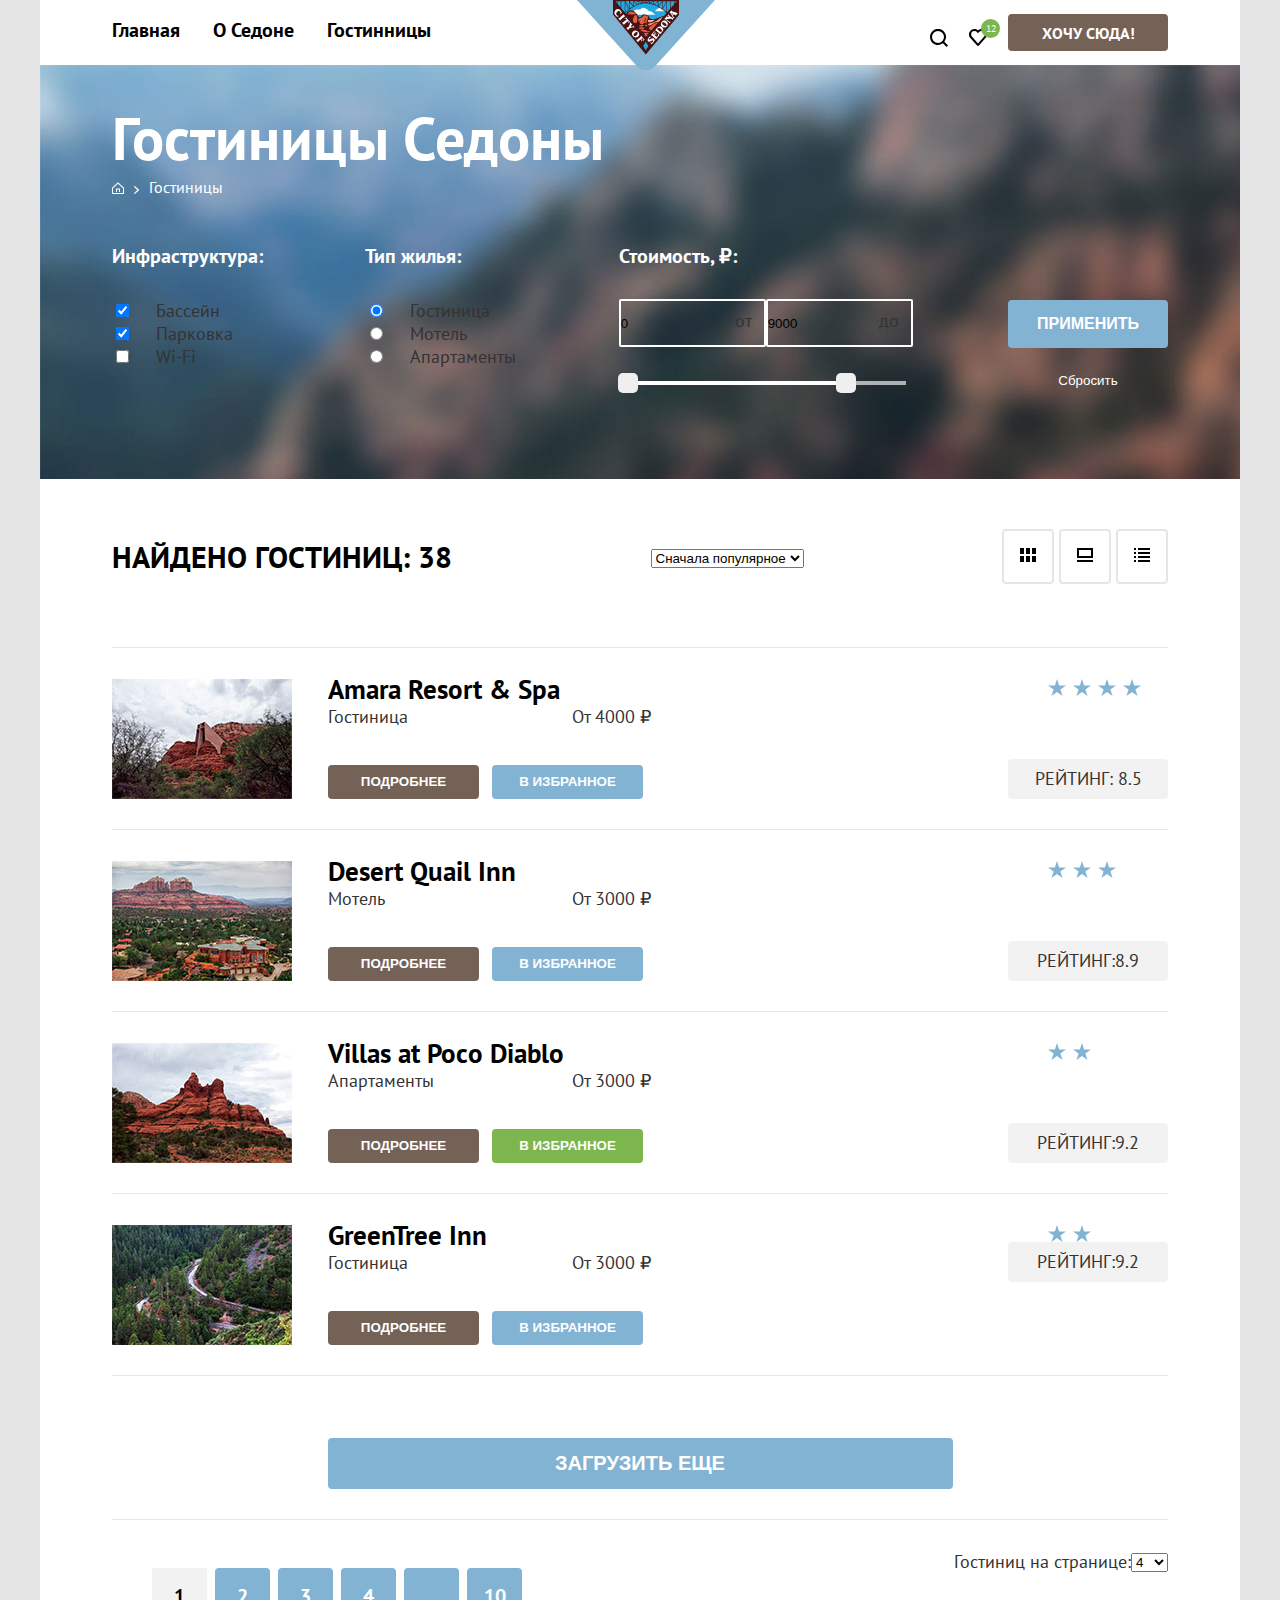
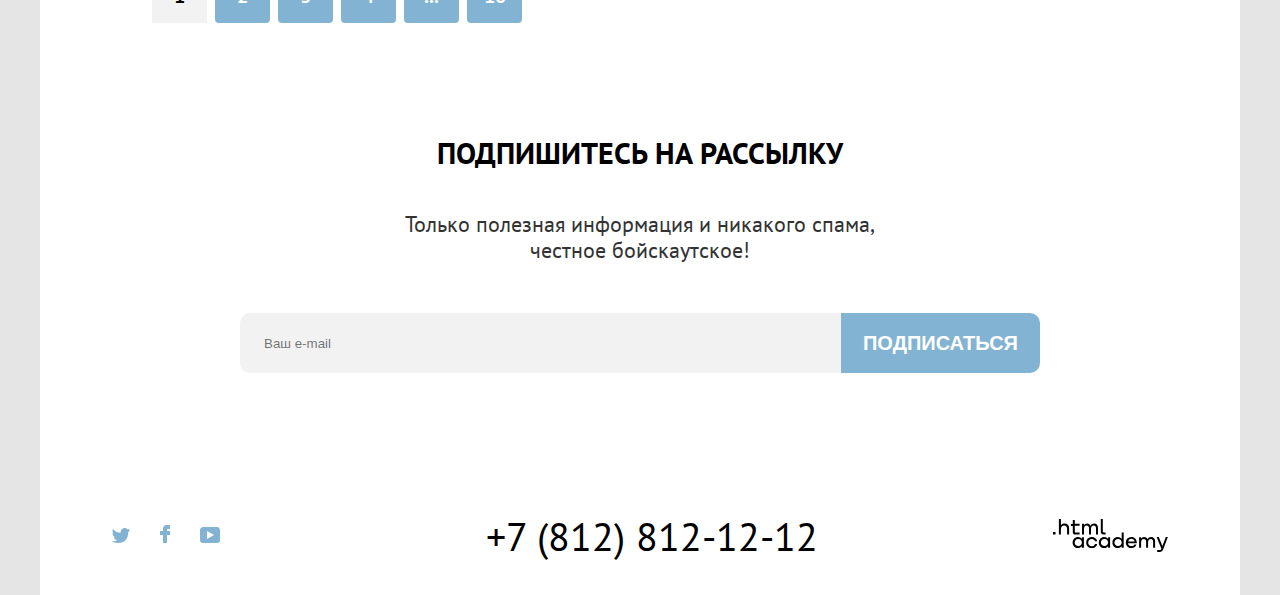
==== commit a8406895: "added style for grids of components" ====
--- a/catalog.html
+++ b/catalog.html
@@ -198,23 +198,31 @@
                       <span class="cost_from_to">до</span>
                     </div>
                   </div>
-                  <button
-                    class="filter_parametrs_range-toggle toggle-min"
-                    type="button"
-                  >
-                    <span class="visually-hidden"
-                      >Изменить минимальную цену.</span
+
+                  <div class="range_toggle">
+                    <div
+                      class="range_toggle_wrap"
+                      style="width: 236px; left: 0"
                     >
-                  </button>
-
-                  <button
-                    class="filter_parametrs_range-toggle toggle-max"
-                    type="button"
-                  >
-                    <span class="visually-hidden"
-                      >Изменить максимальную цену.</span
-                    >
-                  </button>
+                      <button
+                        class="filter_parametrs_range-toggle range_toggle-min"
+                        type="button"
+                      >
+                        <span class="visually-hidden"
+                          >Изменить минимальную цену.</span
+                        >
+                      </button>
+
+                      <button
+                        class="filter_parametrs_range-toggle range_toggle-max"
+                        type="button"
+                      >
+                        <span class="visually-hidden"
+                          >Изменить максимальную цену.</span
+                        >
+                      </button>
+                    </div>
+                  </div>
                 </div>
 
                 <div class="filter_parametrs_btn_group">
--- a/css/style.css
+++ b/css/style.css
@@ -458,6 +458,7 @@
   width: 287px;
 }
 
+/* Range */
 .filter_parametrs_input_cost {
   width: 143px;
   background: transparent;
@@ -466,6 +467,38 @@
   border-radius: 2px;
   margin: 0;
   height: 44px;
+}
+
+.range_toggle {
+  width: 287px;
+  border-bottom: 4px solid #afb1b3;
+}
+
+.range_toggle_wrap {
+  border-bottom: 4px solid #fff;
+  position: relative;
+  margin-top: 30px;
+  transform: translateY(4px);
+}
+
+.range_toggle-min,
+.range_toggle-max {
+  width: 20px;
+  height: 20px;
+  border-radius: 5px;
+  border: transparent;
+}
+
+.range_toggle-min {
+  position: absolute;
+  top: -8px;
+  left: -1px;
+}
+
+.range_toggle-max {
+  position: absolute;
+  top: -8px;
+  right: -1px;
 }
 
 .filter_parametrs_input_cost-from {
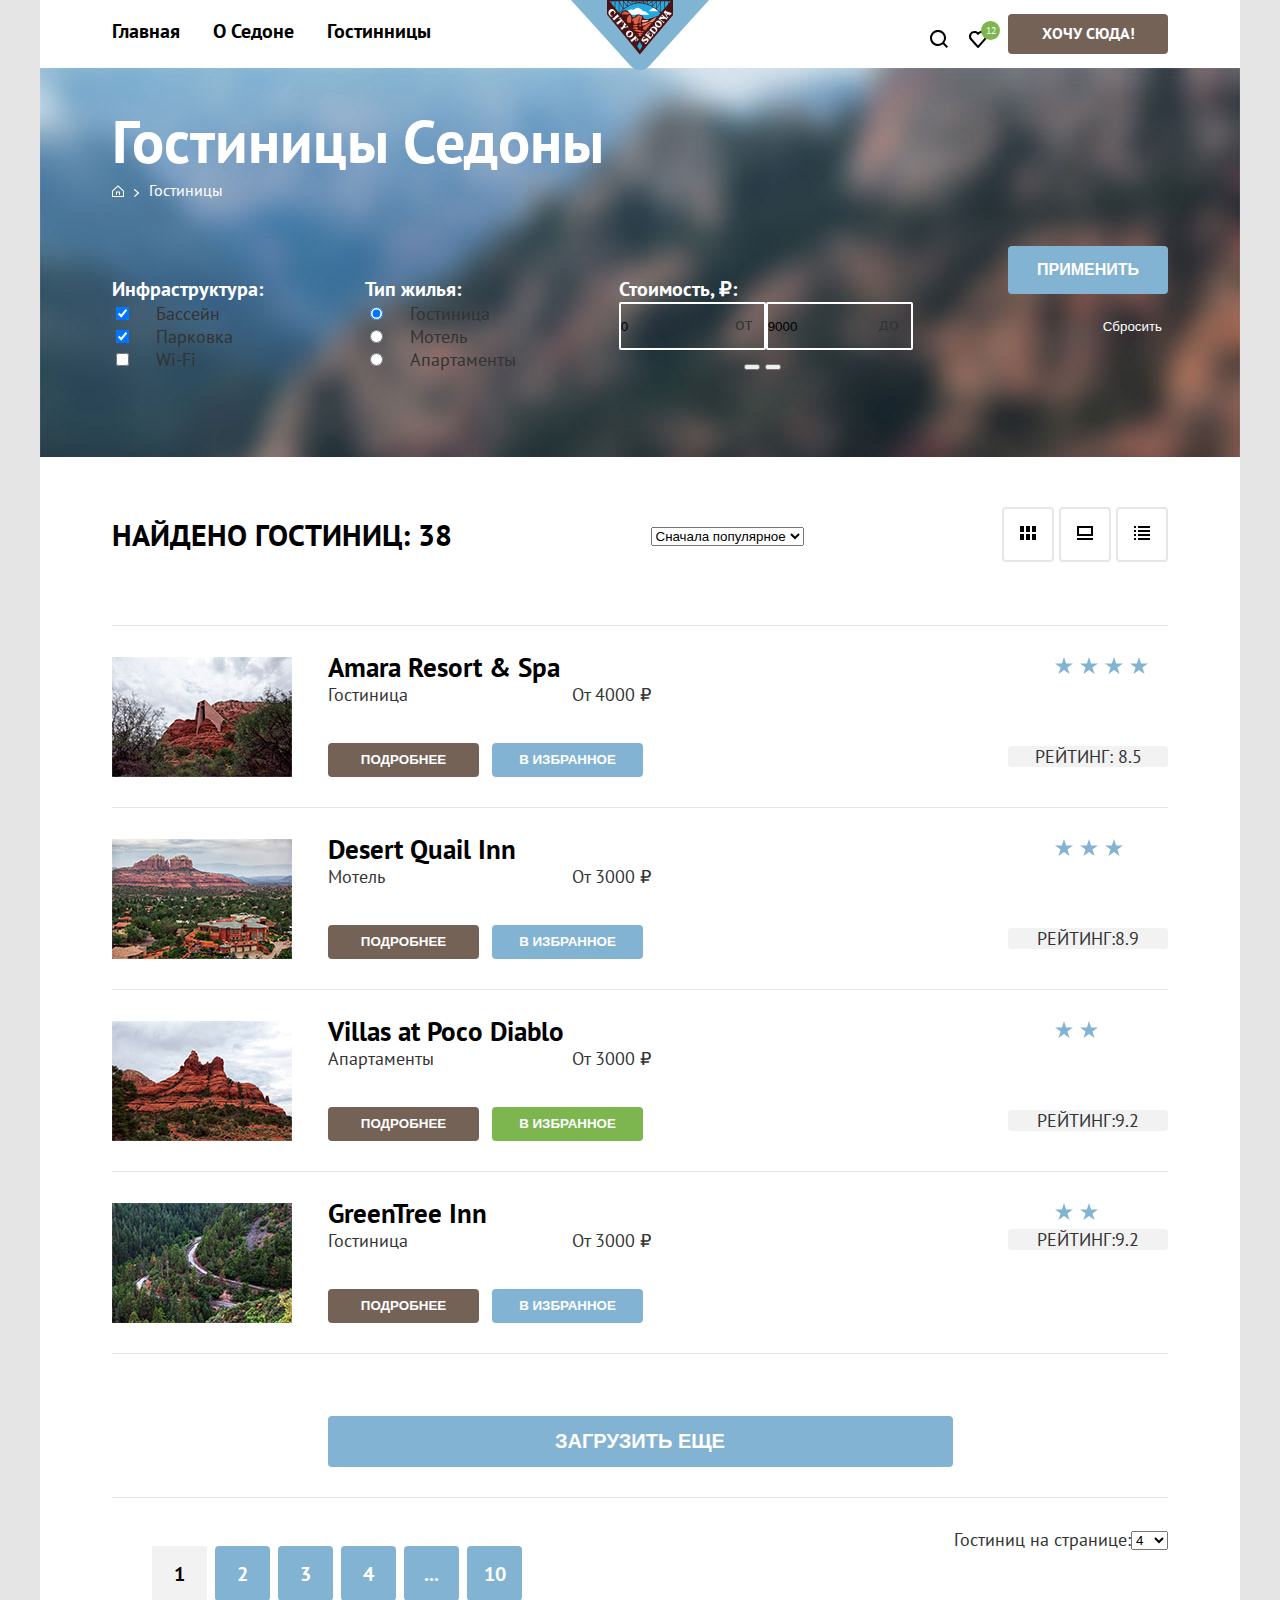
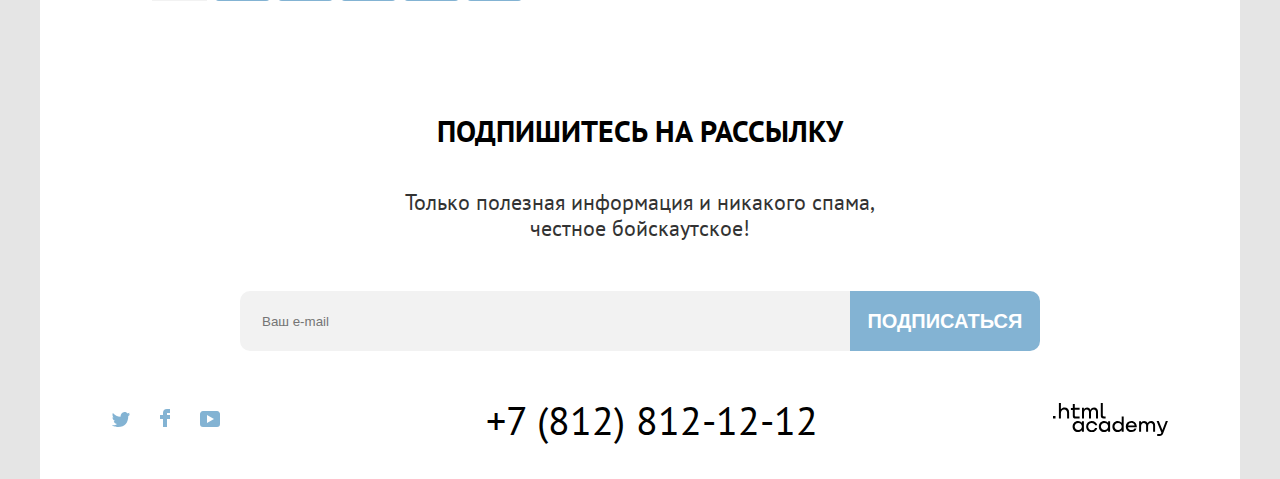
==== commit cfa52065: "added changes according comments" ====
--- a/catalog.html
+++ b/catalog.html
@@ -7,595 +7,594 @@
   </head>
   <body>
     <header class="header">
-      <div class="header_wrap">
-        <div class="container_wrap header_container_wrap">
-          <nav class="header_nav">
-            <ul class="header_list">
-              <li class="header_item">
-                <a class="header_list-link" href="./index.html">Главная</a>
-              </li>
-              <li class="header_item">
-                <a class="header_list-link" href="#">О Седоне</a>
-              </li>
-              <li class="header_item">
-                <a class="header_list-link" href="./catalog.html">Гостинницы</a>
-              </li>
-            </ul>
-          </nav>
-
-          <img
-            src="./img/logo_sedona.svg"
-            class="header_logo"
-            width="138"
-            height="70"
-            alt="Logo"
-          />
-
-          <div class="header_btn_group">
-            <a class="header_btn" href="#">
-              <img src="./img/search.svg" width="18" height="18" alt="Search" />
-            </a>
-            <a class="header_btn header_btn-img btn_count-likes" href="#">
-              <img src="./img/likes.svg" width="18" height="17" alt="Likes" />
-              <span class="count_likes">12</span>
-            </a>
-            <a class="header_btn-join" href="#">Хочу сюда!</a>
-          </div>
+      <div class="container_wrap header_container_wrap">
+        <nav class="header_nav">
+          <ul class="header_list">
+            <li class="header_item">
+              <a class="header_list-link" href="./index.html">Главная</a>
+            </li>
+            <li class="header_item">
+              <a class="header_list-link" href="#">О Седоне</a>
+            </li>
+            <li class="header_item">
+              <a class="header_list-link" href="./catalog.html">Гостинницы</a>
+            </li>
+          </ul>
+        </nav>
+
+        <img
+          src="./img/logo_sedona.svg"
+          class="header_logo"
+          width="138"
+          height="70"
+          alt="Logo"
+        />
+
+        <div class="header_btn_group">
+          <a class="header_btn" href="#">
+            <img src="./img/search.svg" width="18" height="18" alt="Search" />
+          </a>
+          <a class="header_btn header_btn-img btn_count-likes" href="#">
+            <img src="./img/likes.svg" width="18" height="17" alt="Likes" />
+            <span class="count_likes">12</span>
+          </a>
+          <a class="header_btn-join" href="#">Хочу сюда!</a>
         </div>
       </div>
     </header>
 
     <main class="main">
-      <div class="main_wrap">
-        <section class="search_parametrs">
-          <div class="container_wrap">
-            <div class="search_parametrs_wrap_navigation">
-              <h1 class="search_parametrs_title">Гостиницы Седоны</h1>
-
-              <ul class="breadcrumbs">
-                <li class="breadcrumbs_item">
-                  <a class="breadcrumbs_link" href="index.html">
-                    <img
-                      src="./img/catalog-page/home.svg"
-                      width="12"
-                      height="12"
-                      alt="Главная"
-                    />
-                  </a>
-                </li>
-                <li class="breadcrumbs_item">
+      <section class="search_parametrs">
+        <div class="container_wrap">
+          <div class="search_parametrs_wrap_navigation">
+            <h1 class="search_parametrs_title">Гостиницы Седоны</h1>
+
+            <ul class="breadcrumbs">
+              <li class="breadcrumbs_item">
+                <a class="breadcrumbs_link" href="index.html">
                   <img
-                    src="./img/catalog-page/arrow.svg"
-                    width="5"
-                    height="8"
+                    src="./img/catalog-page/home.svg"
+                    width="12"
+                    height="12"
+                    alt="Главная"
                   />
-                </li>
-                <li class="breadcrumbs_current_page">Гостиницы</li>
-              </ul>
-            </div>
-
-            <section class="filter_parametrs">
-              <form
-                class="filter_parametrs_catalog_form"
-                action="https://echo.htmlacademy.ru/"
-                method="get"
+                </a>
+              </li>
+              <li class="breadcrumbs_item">
+                <img src="./img/catalog-page/arrow.svg" width="5" height="8" />
+              </li>
+              <li class="breadcrumbs_current_page">Гостиницы</li>
+            </ul>
+          </div>
+
+          <section class="filter_parametrs">
+            <form
+              class="filter_parametrs_catalog_form"
+              action="https://echo.htmlacademy.ru/"
+              method="get"
+            >
+              <div>
+                <h2 class="filter_parametrs_catalog_subtitle">
+                  Инфраструктура:
+                </h2>
+                <ul class="filter_parametrs_list">
+                  <li class="filter_parametrs_item">
+                    <input
+                      id="swimming_pool"
+                      type="checkbox"
+                      name="infrastructure"
+                      value="swimming_pool"
+                      checked
+                    />
+                    <label class="filter_parametrs_label" for="swimming_pool"
+                      >Бассейн</label
+                    >
+                  </li>
+
+                  <li class="filter_parametrs_item">
+                    <input
+                      id="parking"
+                      type="checkbox"
+                      value="parking"
+                      name="infrastructure"
+                      checked
+                    />
+                    <label class="filter_parametrs_label" for="parking"
+                      >Парковка</label
+                    >
+                  </li>
+
+                  <li class="filter_parametrs_item">
+                    <input
+                      type="checkbox"
+                      id="wi_fi"
+                      value="wi-fi"
+                      name="infrastructure"
+                    />
+                    <label class="filter_parametrs_label" for="wi_fi"
+                      >Wi-Fi</label
+                    >
+                  </li>
+                </ul>
+              </div>
+
+              <div>
+                <h2 class="filter_parametrs_catalog_subtitle">Тип жилья:</h2>
+                <ul class="filter_parametrs_list">
+                  <li class="filter_parametrs_item">
+                    <input
+                      type="radio"
+                      value="hotel"
+                      name="real-estate"
+                      id="hotel"
+                      checked
+                    />
+                    <label class="filter_parametrs_label" for="hotel"
+                      >Гостиница</label
+                    >
+                  </li>
+
+                  <li class="filter_parametrs_item">
+                    <input
+                      type="radio"
+                      value="motel"
+                      name="real-estate"
+                      id="motel"
+                    />
+                    <label
+                      class="filter_parametrs_label"
+                      for="motel"
+                      class="control"
+                      >Мотель</label
+                    >
+                  </li>
+
+                  <li class="filter_parametrs_item">
+                    <input
+                      type="radio"
+                      value="apartments"
+                      name="real-estate"
+                      id="apartments"
+                    />
+                    <label
+                      class="filter_parametrs_label"
+                      for="apartments"
+                      class="control"
+                      >Апартаменты</label
+                    >
+                  </li>
+                </ul>
+              </div>
+
+              <div class="filter_parametrs_cost_wrap">
+                <h2 class="filter_parametrs_catalog_subtitle">Стоимость, ₽:</h2>
+                <div class="filter_parametrs_inputs_wrap">
+                  <div class="filter_parametrs_input_cost-from">
+                    <input
+                      class="filter_parametrs_input_cost"
+                      type="number"
+                      value="0"
+                      name="min-price"
+                    />
+                    <span class="cost_from_to">от</span>
+                  </div>
+
+                  <div class="filter_parametrs_input_cost-to">
+                    <input
+                      class="filter_parametrs_input_cost"
+                      type="number"
+                      value="9000"
+                      name="max-price"
+                    />
+                    <span class="cost_from_to">до</span>
+                  </div>
+                </div>
+                <button
+                  class="filter_parametrs_range-toggle toggle-min"
+                  type="button"
+                >
+                  <span class="visually-hidden"
+                    >Изменить минимальную цену.</span
+                  >
+                </button>
+
+                <button
+                  class="filter_parametrs_range-toggle toggle-max"
+                  type="button"
+                >
+                  <span class="visually-hidden"
+                    >Изменить максимальную цену.</span
+                  >
+                </button>
+              </div>
+
+              <div class="filter_parametrs_btn_group">
+                <button class="filter_parametrs_apply" type="submit">
+                  Применить
+                </button>
+                <button class="filter_parametrs_reset" type="reset">
+                  Сбросить
+                </button>
+              </div>
+            </form>
+          </section>
+        </div>
+      </section>
+
+      <section class="search_results">
+        <div class="container_wrap">
+          <div class="search_filter_wrap">
+            <h2 class="search_results_subtitle">Найдено гостиниц: 38</h2>
+            <form class="search_results_sorting">
+              <span class="visually-hidden">Сортировка</span>
+
+              <select class="search_results_select">
+                <option value="popular">Сначала популярное</option>
+                <option value="cheap">Сначала дешёвое</option>
+                <option value="expensive">Сначала дорогое</option>
+              </select>
+            </form>
+            <div class="search_result_btn_group">
+              <button class="search_results_sort_table search_results_sort_btn">
+                <img
+                  src="./img/catalog-page/mode-tile.svg"
+                  width="16"
+                  height="14"
+                  alt="Показать плитки"
+                />
+              </button>
+              <button
+                class="search_results_sort_slideshow search_results_sort_btn"
               >
-                <div>
-                  <h2 class="filter_parametrs_catalog_subtitle">
-                    Инфраструктура:
-                  </h2>
-                  <ul class="filter_parametrs_list">
-                    <li class="filter_parametrs_item">
-                      <input
-                        id="swimming_pool"
-                        type="checkbox"
-                        name="infrastructure"
-                        value="swimming_pool"
-                        checked
-                      />
-                      <label class="filter_parametrs_label" for="swimming_pool"
-                        >Бассейн</label
-                      >
-                    </li>
-
-                    <li class="filter_parametrs_item">
-                      <input
-                        id="parking"
-                        type="checkbox"
-                        value="parking"
-                        name="infrastructure"
-                        checked
-                      />
-                      <label class="filter_parametrs_label" for="parking"
-                        >Парковка</label
-                      >
-                    </li>
-
-                    <li class="filter_parametrs_item">
-                      <input
-                        type="checkbox"
-                        id="wi_fi"
-                        value="wi-fi"
-                        name="infrastructure"
-                      />
-                      <label class="filter_parametrs_label" for="wi_fi"
-                        >Wi-Fi</label
-                      >
-                    </li>
-                  </ul>
-                </div>
-
-                <div>
-                  <h2 class="filter_parametrs_catalog_subtitle">Тип жилья:</h2>
-                  <ul class="filter_parametrs_list">
-                    <li class="filter_parametrs_item">
-                      <input
-                        type="radio"
-                        value="hotel"
-                        name="real-estate"
-                        id="hotel"
-                        checked
-                      />
-                      <label class="filter_parametrs_label" for="hotel"
-                        >Гостиница</label
-                      >
-                    </li>
-
-                    <li class="filter_parametrs_item">
-                      <input
-                        type="radio"
-                        value="motel"
-                        name="real-estate"
-                        id="motel"
-                      />
-                      <label
-                        class="filter_parametrs_label"
-                        for="motel"
-                        class="control"
-                        >Мотель</label
-                      >
-                    </li>
-
-                    <li class="filter_parametrs_item">
-                      <input
-                        type="radio"
-                        value="apartments"
-                        name="real-estate"
-                        id="apartments"
-                      />
-                      <label
-                        class="filter_parametrs_label"
-                        for="apartments"
-                        class="control"
-                        >Апартаменты</label
-                      >
-                    </li>
-                  </ul>
-                </div>
-
-                <div class="filter_parametrs_cost_wrap">
-                  <h2 class="filter_parametrs_catalog_subtitle">
-                    Стоимость, ₽:
-                  </h2>
-                  <div class="filter_parametrs_inputs_wrap">
-                    <div class="filter_parametrs_input_cost-from">
-                      <input
-                        class="filter_parametrs_input_cost"
-                        type="number"
-                        value="0"
-                        name="min-price"
-                      />
-                      <span class="cost_from_to">от</span>
-                    </div>
-
-                    <div class="filter_parametrs_input_cost-to">
-                      <input
-                        class="filter_parametrs_input_cost"
-                        type="number"
-                        value="9000"
-                        name="max-price"
-                      />
-                      <span class="cost_from_to">до</span>
-                    </div>
-                  </div>
-
-                  <div class="range_toggle">
-                    <div
-                      class="range_toggle_wrap"
-                      style="width: 236px; left: 0"
-                    >
-                      <button
-                        class="filter_parametrs_range-toggle range_toggle-min"
-                        type="button"
-                      >
-                        <span class="visually-hidden"
-                          >Изменить минимальную цену.</span
-                        >
-                      </button>
-
-                      <button
-                        class="filter_parametrs_range-toggle range_toggle-max"
-                        type="button"
-                      >
-                        <span class="visually-hidden"
-                          >Изменить максимальную цену.</span
-                        >
-                      </button>
-                    </div>
-                  </div>
-                </div>
-
-                <div class="filter_parametrs_btn_group">
-                  <button class="filter_parametrs_apply" type="submit">
-                    Применить
-                  </button>
-                  <button class="filter_parametrs_reset" type="reset">
-                    Сбросить
-                  </button>
-                </div>
-              </form>
-            </section>
-          </div>
-        </section>
-
-        <section class="search_results">
-          <div class="container_wrap">
-            <div class="search_filter_wrap">
-              <h2 class="search_results_subtitle">Найдено гостиниц: 38</h2>
-              <form class="search_results_sorting">
-                <span class="visually-hidden">Сортировка</span>
-
-                <select class="search_results_select">
-                  <option value="popular">Сначала популярное</option>
-                  <option value="cheap">Сначала дешёвое</option>
-                  <option value="expensive">Сначала дорогое</option>
-                </select>
-              </form>
-              <div class="search_result_btn_group">
-                <button class="search_results_sort_table">
-                  <img
-                    src="./img/catalog-page/mode-tile.svg"
-                    width="16"
-                    height="14"
-                    alt="Показать плитки"
-                  />
-                </button>
-                <button class="search_results_sort_slideshow">
-                  <img
-                    src="./img/catalog-page/mode-slideshow.svg"
-                    width="16"
-                    height="14"
-                    alt="Показать карточки"
-                  />
-                </button>
-                <button class="search_results_sort_list">
-                  <img
-                    src="./img/catalog-page/mode-list.svg"
-                    width="16"
-                    height="14"
-                    alt="Показать список"
-                  />
-                </button>
-              </div>
-            </div>
-
-            <ul class="sort_list">
-              <span class="visually-hidden">Список гостиниц с фильтрами:</span>
-              <li class="sort_list_card">
-                <div class="sort_list_description">
-                  <img
-                    class="sort_list_image"
-                    src="./img/catalog-page/hotel-1.jpg"
-                    width="180"
-                    height="120"
-                  />
-                  <div class="product_card_wrap">
-                    <div>
-                      <h2 class="product_card_title">
-                        <a class="product_card_link" href="#">
-                          Amara Resort & Spa
-                        </a>
-                      </h2>
-
-                      <div class="type_of_house_wrap">
-                        <span class="type_of_house">Гостиница</span>
-                        <span class="sort_list_price">От 4000 ₽</span>
-                      </div>
-                    </div>
-
-                    <div class="sort_list_btn_group">
-                      <button class="sort_list_details" type="button">
-                        подробнее
-                      </button>
-                      <button class="sort_list_favorite" type="button">
-                        В избранное
-                      </button>
-                    </div>
-                  </div>
-                </div>
-
-                <div class="sort_list_rating">
-                  <ul class="sort_list_stars">
-                    <li class="star"></li>
-                    <li class="star"></li>
-                    <li class="star"></li>
-                    <li class="star"></li>
-                  </ul>
-
-                  <p class="sort_list_total_rating">Рейтинг: 8.5</p>
-                </div>
-              </li>
-
-              <li class="sort_list_card">
-                <div class="sort_list_description">
-                  <img
-                    class="sort_list_image"
-                    src="./img/catalog-page/hotel-2.jpg"
-                    width="180"
-                    height="120"
-                  />
-
-                  <div class="product_card_wrap">
-                    <div>
-                      <h2 class="product_card_title">
-                        <a class="product_card_link" href="#">
-                          Desert Quail Inn
-                        </a>
-                      </h2>
-
-                      <div class="type_of_house_wrap">
-                        <span class="type_of_house">Мотель</span>
-                        <span class="sort_list_price">От 3000 ₽</span>
-                      </div>
-                    </div>
-
-                    <div class="sort_list_btn_group">
-                      <button class="sort_list_details" type="button">
-                        подробнее
-                      </button>
-                      <button class="sort_list_favorite" type="button">
-                        В избранное
-                      </button>
-                    </div>
-                  </div>
-                </div>
-                <div class="sort_list_rating">
-                  <ul class="sort_list_stars">
-                    <li class="star"></li>
-                    <li class="star"></li>
-                    <li class="star"></li>
-                  </ul>
-
-                  <p class="sort_list_total_rating">Рейтинг:8.9</p>
-                </div>
-              </li>
-
-              <li class="sort_list_card">
-                <div class="sort_list_description">
-                  <img
-                    class="sort_list_image"
-                    src="./img/catalog-page/hotel-3.jpg"
-                    width="180"
-                    height="120"
-                  />
-
-                  <div class="product_card_wrap">
-                    <div>
-                      <h2 class="product_card_title">
-                        <a class="product_card_link" href="#">
-                          Villas at Poco Diablo
-                        </a>
-                      </h2>
-
-                      <div class="type_of_house_wrap">
-                        <span class="type_of_house">Апартаменты</span>
-                        <span class="sort_list_price">От 3000 ₽</span>
-                      </div>
-                    </div>
-
-                    <div class="sort_list_btn_group">
-                      <button class="sort_list_details" type="button">
-                        подробнее
-                      </button>
-                      <button
-                        class="sort_list_favorite sort_list_favorite-add"
-                        type="button"
-                      >
-                        В избранное
-                      </button>
-                    </div>
-                  </div>
-                </div>
-                <div class="sort_list_rating">
-                  <ul class="sort_list_stars">
-                    <li class="star"></li>
-                    <li class="star"></li>
-                  </ul>
-
-                  <p class="sort_list_total_rating">Рейтинг:9.2</p>
-                </div>
-              </li>
-
-              <li class="sort_list_card">
-                <div class="sort_list_description">
-                  <img
-                    class="sort_list_image"
-                    src="./img/catalog-page/hotel-4.jpg"
-                    width="180"
-                    height="120"
-                  />
-
-                  <div class="product_card_wrap">
-                    <div>
-                      <h2 class="product_card_title">
-                        <a class="product_card_link" href="#">
-                          GreenTree Inn
-                        </a>
-                      </h2>
-
-                      <div class="type_of_house_wrap">
-                        <span class="type_of_house">Гостиница</span>
-                        <span class="sort_list_price">От 3000 ₽</span>
-                      </div>
-                    </div>
-
-                    <div class="sort_list_btn_group">
-                      <button class="sort_list_details" type="button">
-                        подробнее
-                      </button>
-                      <button class="sort_list_favorite" type="button">
-                        В избранное
-                      </button>
-                    </div>
-                  </div>
-                </div>
-
-                <div>
-                  <ul class="sort_list_stars">
-                    <li class="star"></li>
-                    <li class="star"></li>
-                  </ul>
-                  <p class="sort_list_total_rating">Рейтинг:9.2</p>
-                </div>
-              </li>
-
-              <li class="sort_list_card sort_list_card-show_more">
-                <button class="sort_list_show_more" type="button">
-                  Загрузить еще
-                </button>
-              </li>
-            </ul>
-
-            <div class="pagination_wrap">
-              <ul class="pagination">
-                <li class="pagination_item">
-                  <a
-                    href="#"
-                    class="pagination_button pagination_button-current"
-                    >1</a
-                  >
-                </li>
-                <li class="pagination_item">
-                  <a href="#" class="pagination_button">2</a>
-                </li>
-                <li class="pagination_item">
-                  <a href="#" class="pagination_button">3</a>
-                </li>
-                <li class="pagination_item">
-                  <a href="#" class="pagination_button">4</a>
-                </li>
-                <li class="pagination_item">
-                  <a href="#" class="pagination_button">...</a>
-                </li>
-                <li class="pagination_item">
-                  <a href="#" class="pagination_button">10</a>
-                </li>
-              </ul>
-
-              <div class="display_number_hotel_wrap">
-                <label
-                  for="display_number_hotels"
-                  class="display_number_hotels filter_parametrs_label"
-                  >Гостиниц на странице:</label
-                >
-                <div class="display_number_hotels_form">
-                  <span class="visually-hidden">Выпадающий список</span>
-                  <select
-                    class="display_number_hotels_select"
-                    id="display_number_hotels"
-                  >
-                    <option>4</option>
-                    <option>8</option>
-                    <option>32</option>
-                  </select>
-                </div>
-              </div>
+                <img
+                  src="./img/catalog-page/mode-slideshow.svg"
+                  width="16"
+                  height="14"
+                  alt="Показать карточки"
+                />
+              </button>
+              <button class="search_results_sort_list search_results_sort_btn">
+                <img
+                  src="./img/catalog-page/mode-list.svg"
+                  width="16"
+                  height="14"
+                  alt="Показать список"
+                />
+              </button>
             </div>
           </div>
-        </section>
-      </div>
+
+          <ul class="sort_list">
+            <span class="visually-hidden">Список гостиниц с фильтрами:</span>
+            <li class="sort_list_card">
+              <div class="sort_list_description">
+                <img
+                  class="sort_list_image"
+                  src="./img/catalog-page/hotel-1.jpg"
+                  width="180"
+                  height="120"
+                />
+                <div class="product_card_wrap">
+                  <div>
+                    <h2 class="product_card_title">
+                      <a class="product_card_link" href="#">
+                        Amara Resort & Spa
+                      </a>
+                    </h2>
+
+                    <div class="type_of_house_wrap">
+                      <span class="type_of_house">Гостиница</span>
+                      <span class="sort_list_price">От 4000 ₽</span>
+                    </div>
+                  </div>
+
+                  <div class="sort_list_btn_group">
+                    <button
+                      class="sort_list_details sort_list_btn"
+                      type="button"
+                    >
+                      подробнее
+                    </button>
+                    <button
+                      class="sort_list_favorite sort_list_btn"
+                      type="button"
+                    >
+                      В избранное
+                    </button>
+                  </div>
+                </div>
+              </div>
+
+              <div class="sort_list_rating">
+                <ul class="sort_list_stars">
+                  <li class="star"></li>
+                  <li class="star"></li>
+                  <li class="star"></li>
+                  <li class="star"></li>
+                </ul>
+
+                <p class="sort_list_total_rating">Рейтинг: 8.5</p>
+              </div>
+            </li>
+
+            <li class="sort_list_card">
+              <div class="sort_list_description">
+                <img
+                  class="sort_list_image"
+                  src="./img/catalog-page/hotel-2.jpg"
+                  width="180"
+                  height="120"
+                />
+
+                <div class="product_card_wrap">
+                  <div>
+                    <h2 class="product_card_title">
+                      <a class="product_card_link" href="#">
+                        Desert Quail Inn
+                      </a>
+                    </h2>
+
+                    <div class="type_of_house_wrap">
+                      <span class="type_of_house">Мотель</span>
+                      <span class="sort_list_price">От 3000 ₽</span>
+                    </div>
+                  </div>
+
+                  <div class="sort_list_btn_group">
+                    <button
+                      class="sort_list_details sort_list_btn"
+                      type="button"
+                    >
+                      подробнее
+                    </button>
+                    <button
+                      class="sort_list_favorite sort_list_btn"
+                      type="button"
+                    >
+                      В избранное
+                    </button>
+                  </div>
+                </div>
+              </div>
+              <div class="sort_list_rating">
+                <ul class="sort_list_stars">
+                  <li class="star"></li>
+                  <li class="star"></li>
+                  <li class="star"></li>
+                </ul>
+
+                <p class="sort_list_total_rating">Рейтинг:8.9</p>
+              </div>
+            </li>
+
+            <li class="sort_list_card">
+              <div class="sort_list_description">
+                <img
+                  class="sort_list_image"
+                  src="./img/catalog-page/hotel-3.jpg"
+                  width="180"
+                  height="120"
+                />
+
+                <div class="product_card_wrap">
+                  <div>
+                    <h2 class="product_card_title">
+                      <a class="product_card_link" href="#">
+                        Villas at Poco Diablo
+                      </a>
+                    </h2>
+
+                    <div class="type_of_house_wrap">
+                      <span class="type_of_house">Апартаменты</span>
+                      <span class="sort_list_price">От 3000 ₽</span>
+                    </div>
+                  </div>
+
+                  <div class="sort_list_btn_group">
+                    <button
+                      class="sort_list_details sort_list_btn"
+                      type="button"
+                    >
+                      подробнее
+                    </button>
+                    <button
+                      class="
+                        sort_list_favorite sort_list_favorite-add sort_list_btn
+                      "
+                      type="button"
+                    >
+                      В избранное
+                    </button>
+                  </div>
+                </div>
+              </div>
+              <div class="sort_list_rating">
+                <ul class="sort_list_stars">
+                  <li class="star"></li>
+                  <li class="star"></li>
+                </ul>
+
+                <p class="sort_list_total_rating">Рейтинг:9.2</p>
+              </div>
+            </li>
+
+            <li class="sort_list_card">
+              <div class="sort_list_description">
+                <img
+                  class="sort_list_image"
+                  src="./img/catalog-page/hotel-4.jpg"
+                  width="180"
+                  height="120"
+                />
+
+                <div class="product_card_wrap">
+                  <div>
+                    <h2 class="product_card_title">
+                      <a class="product_card_link" href="#"> GreenTree Inn </a>
+                    </h2>
+
+                    <div class="type_of_house_wrap">
+                      <span class="type_of_house">Гостиница</span>
+                      <span class="sort_list_price">От 3000 ₽</span>
+                    </div>
+                  </div>
+
+                  <div class="sort_list_btn_group">
+                    <button
+                      class="sort_list_details sort_list_btn"
+                      type="button"
+                    >
+                      подробнее
+                    </button>
+                    <button
+                      class="sort_list_favorite sort_list_btn"
+                      type="button"
+                    >
+                      В избранное
+                    </button>
+                  </div>
+                </div>
+              </div>
+
+              <div>
+                <ul class="sort_list_stars">
+                  <li class="star"></li>
+                  <li class="star"></li>
+                </ul>
+                <p class="sort_list_total_rating">Рейтинг:9.2</p>
+              </div>
+            </li>
+
+            <li class="sort_list_card sort_list_card-show_more">
+              <button class="sort_list_show_more" type="button">
+                Загрузить еще
+              </button>
+            </li>
+          </ul>
+
+          <div class="pagination_wrap">
+            <ul class="pagination">
+              <li class="pagination_item">
+                <a href="#" class="pagination_button pagination_button-current"
+                  >1</a
+                >
+              </li>
+              <li class="pagination_item">
+                <a href="#" class="pagination_button">2</a>
+              </li>
+              <li class="pagination_item">
+                <a href="#" class="pagination_button">3</a>
+              </li>
+              <li class="pagination_item">
+                <a href="#" class="pagination_button">4</a>
+              </li>
+              <li class="pagination_item">
+                <a href="#" class="pagination_button">...</a>
+              </li>
+              <li class="pagination_item">
+                <a href="#" class="pagination_button">10</a>
+              </li>
+            </ul>
+
+            <div class="display_number_hotel_wrap">
+              <label
+                for="display_number_hotels"
+                class="display_number_hotels filter_parametrs_label"
+                >Гостиниц на странице:</label
+              >
+              <div class="display_number_hotels_form">
+                <span class="visually-hidden">Выпадающий список</span>
+                <select
+                  class="display_number_hotels_select"
+                  id="display_number_hotels"
+                >
+                  <option>4</option>
+                  <option>8</option>
+                  <option>32</option>
+                </select>
+              </div>
+            </div>
+          </div>
+        </div>
+      </section>
     </main>
 
     <footer class="footer">
-      <div class="footer_wrap">
-        <section class="subscription_catalog container_wrap">
-          <h2 class="subscription_subtitle subscription_subtitle-catalog">
-            Подпишитесь на рассылку
-          </h2>
-
-          <p class="subscription_description subscription_description-catalog">
-            Только полезная информация и никакого спама,<br />
-            честное бойскаутское!
-          </p>
-
-          <form
-            class="subscription_form"
-            action="https://echo.htmlacademy.ru/"
-            method="post"
-          >
-            <input
-              class="subscription_input subscription_input-catalog"
-              placeholder="Ваш e-mail"
-              type="email"
-              name="subscription"
-              required
-            />
-
-            <button class="subscription_submit" type="submit">
-              Подписаться
-            </button>
-          </form>
-        </section>
-
-        <section class="footer_contacts container_wrap">
-          <div class="foooter_contacts_wrap">
-            <h2 class="visually-hidden">Контакты</h2>
-            <ul class="footer_social_networks_list">
-              <li class="footer_social_networks_item">
-                <a class="footer_social_network_link" href="#">
-                  <img
-                    src="./img/social-twitter.svg"
-                    width="18"
-                    height="15"
-                    alt="Твиттер"
-                  />
-                </a>
-              </li>
-              <li class="footer_social_networks_item">
-                <a class="footer_social_network_link" href="#">
-                  <img
-                    src="./img/social-facebook.svg"
-                    width="10"
-                    height="18"
-                    alt="Фейсбук"
-                  />
-                </a>
-              </li>
-              <li class="footer_social_networks_item">
-                <a class="footer_social_network_link" href="#">
-                  <img
-                    src="./img/social-youtube.svg"
-                    width="20"
-                    height="16"
-                    alt="Ютуб"
-                  />
-                </a>
-              </li>
-            </ul>
-          </div>
-
-          <span class="footer_phone_number">+7 (812) 812-12-12</span>
-
-          <a class="footer_htmlacademy_link" href="https://htmlacademy.ru/">
-            <img
-              src="./img/logo_htmlacademy.svg"
-              alt="logo link htmlacademy"
-              width="115"
-              height="34"
-            />
-          </a>
-        </section>
-      </div>
+      <section class="subscription_catalog container_wrap">
+        <h2 class="subscription_subtitle subscription_subtitle-catalog">
+          Подпишитесь на рассылку
+        </h2>
+
+        <p class="subscription_description subscription_description-catalog">
+          Только полезная информация и никакого спама,<br />
+          честное бойскаутское!
+        </p>
+
+        <form
+          class="subscription_form"
+          action="https://echo.htmlacademy.ru/"
+          method="post"
+        >
+          <input
+            class="subscription_input subscription_input-catalog"
+            placeholder="Ваш e-mail"
+            type="email"
+            name="subscription"
+            required
+          />
+
+          <button class="subscription_submit" type="submit">Подписаться</button>
+        </form>
+      </section>
+
+      <section class="footer_contacts container_wrap">
+        <div class="foooter_contacts_wrap">
+          <h2 class="visually-hidden">Контакты</h2>
+          <ul class="footer_social_networks_list">
+            <li class="footer_social_networks_item">
+              <a class="footer_social_network_link" href="#">
+                <img
+                  src="./img/social-twitter.svg"
+                  width="18"
+                  height="15"
+                  alt="Твиттер"
+                />
+              </a>
+            </li>
+            <li class="footer_social_networks_item">
+              <a class="footer_social_network_link" href="#">
+                <img
+                  src="./img/social-facebook.svg"
+                  width="10"
+                  height="18"
+                  alt="Фейсбук"
+                />
+              </a>
+            </li>
+            <li class="footer_social_networks_item">
+              <a class="footer_social_network_link" href="#">
+                <img
+                  src="./img/social-youtube.svg"
+                  width="20"
+                  height="16"
+                  alt="Ютуб"
+                />
+              </a>
+            </li>
+          </ul>
+        </div>
+
+        <span class="footer_phone_number">+7 (812) 812-12-12</span>
+
+        <a class="footer_htmlacademy_link" href="https://htmlacademy.ru/">
+          <img
+            src="./img/logo_htmlacademy.svg"
+            alt="logo link htmlacademy"
+            width="115"
+            height="34"
+          />
+        </a>
+      </section>
     </footer>
   </body>
 </html>
--- a/css/style.css
+++ b/css/style.css
@@ -27,15 +27,20 @@
   font-display: swap;
 }
 
+html {
+  background-color: #e5e5e5;
+}
+
 body {
   min-height: 100%;
+  max-width: 1280px;
   color: var(--color-grey-black);
   font-family: "PTSans";
   font-weight: 400;
   font-size: 18px;
   line-height: 21px;
   text-align: center;
-  margin: 0;
+  margin: 0 auto;
 }
 
 /* general styles */
@@ -46,17 +51,9 @@
 .header,
 .main,
 .footer {
-  max-width: 1280px;
   margin: 0 auto;
   padding: 0;
-  background-color: #e5e5e5;
-}
-
-.header_wrap,
-.main_wrap,
-.footer_wrap {
   max-width: 1200px;
-  margin: 0 auto;
   background-color: #fff;
 }
 
@@ -79,11 +76,6 @@
 .header_item {
   margin-right: 33px;
   padding-bottom: 20px;
-}
-
-.header_item:hover {
-  border-bottom: 2px solid var(--btn-bg-warm-brown);
-  padding-bottom: 18px;
 }
 
 .header_list-link {
@@ -94,10 +86,16 @@
   font-weight: 700;
 }
 
+.header_list-link:hover {
+  border-bottom: 2px solid var(--btn-bg-warm-brown);
+  padding-bottom: 18px;
+}
+
 .header_logo {
   position: absolute;
   top: 0;
-  left: 44%;
+  left: 50%;
+  transform: translateX(-50%);
   z-index: 2;
 }
 
@@ -136,7 +134,6 @@
   color: var(--color-white);
   text-transform: uppercase;
   width: 160px;
-  height: 37px;
   padding: 9px 0 10px;
   margin-bottom: 14px;
   background-color: var(--btn-bg-warm-brown);
@@ -188,9 +185,7 @@
   background-color: rgba(131, 179, 211, 0.12);
 }
 
-.presentation_card_service_house,
-.presentation_card_service_gift,
-.presentation_card_service_food {
+.presentation_card_service_adventure {
   width: 400px;
 }
 
@@ -207,13 +202,11 @@
   line-height: 28px;
   color: var(--color-white);
   text-transform: uppercase;
-  margin: 0;
-  padding: 98px 110px 0;
+  margin: 98px 0 0;
 }
 
 .presentation_serial_number {
-  margin: 0;
-  padding-top: 25px;
+  margin: 25px 0 0;
 }
 
 .presentation_serial_number-color {
@@ -240,30 +233,27 @@
 }
 
 .presentation_card_service_subtitle {
-  padding: 98px 125px 0;
-  margin: 0;
+  margin: 98px 0 0;
   text-transform: uppercase;
 }
 
 .presentation_card_service_subtitle-height {
-  padding-top: 23px;
+  margin-top: 23px;
 }
 
 .presentation_card_service_description {
-  padding: 26px 0 130px;
-  margin: 0;
-}
-
-.presentation_card_service_description-height {
-  padding-bottom: 79px;
+  margin: 26px 0 130px;
+}
+
+.presentation_card_service_description-img {
+  margin-bottom: 79px;
 }
 
 .presentation_card_description {
   font-size: 18px;
   text-align: center;
   color: var(--color-white);
-  margin: 0;
-  padding: 26px 90px 0;
+  margin: 26px 0 0;
 }
 
 .select_hotel {
@@ -282,8 +272,7 @@
 .select_hotel_description {
   font-size: 22px;
   line-height: 26px;
-  padding-top: 15px;
-  margin: 0;
+  margin: 15px 0 0;
 }
 
 .select_hotel_btn {
@@ -315,8 +304,7 @@
   color: var(--color-white);
   font-size: 22px;
   line-height: 26px;
-  padding-top: 40px;
-  margin: 0;
+  margin: 40px 0 0;
 }
 
 .subscription_description-catalog {
@@ -328,29 +316,26 @@
   background-size: cover;
   background-repeat: no-repeat;
   margin: 0;
+  padding-bottom: 94px;
 }
 
 .subscription_form {
   display: flex;
   width: 800px;
   height: 60px;
-  margin: 0 auto;
-  padding: 50px 0 94px;
+  margin: 50px auto 0;
 }
 
 .subscription_input {
   width: 600px;
   border: transparent;
   border-radius: 10px 0 0 10px;
+  color: #0000008a;
+  padding: 0 19px 0 22px;
 }
 
 .subscription_input-catalog {
   background-color: #f2f2f2;
-}
-
-.subscription_input::placeholder {
-  color: #0000008a;
-  padding: 0 19px 0 22px;
 }
 
 .subscription_submit {
@@ -450,15 +435,14 @@
   color: var(--color-white);
   font-weight: 700;
   text-align: left;
-  margin: 0;
-  padding-bottom: 30px;
+
+  margin: 30px 0 0;
 }
 
 .filter_parametrs_cost_wrap {
   width: 287px;
 }
 
-/* Range */
 .filter_parametrs_input_cost {
   width: 143px;
   background: transparent;
@@ -467,38 +451,6 @@
   border-radius: 2px;
   margin: 0;
   height: 44px;
-}
-
-.range_toggle {
-  width: 287px;
-  border-bottom: 4px solid #afb1b3;
-}
-
-.range_toggle_wrap {
-  border-bottom: 4px solid #fff;
-  position: relative;
-  margin-top: 30px;
-  transform: translateY(4px);
-}
-
-.range_toggle-min,
-.range_toggle-max {
-  width: 20px;
-  height: 20px;
-  border-radius: 5px;
-  border: transparent;
-}
-
-.range_toggle-min {
-  position: absolute;
-  top: -8px;
-  left: -1px;
-}
-
-.range_toggle-max {
-  position: absolute;
-  top: -8px;
-  right: -1px;
 }
 
 .filter_parametrs_input_cost-from {
@@ -547,7 +499,7 @@
 .filter_parametrs_btn_group {
   display: flex;
   flex-direction: column;
-  margin-top: 57px;
+  align-items: flex-end;
 }
 
 .filter_parametrs_apply {
@@ -591,9 +543,7 @@
   line-height: 23px;
 }
 
-.search_results_sort_table,
-.search_results_sort_slideshow,
-.search_results_sort_list {
+.search_results_sort_btn {
   border: 2px solid #e6e6e6;
   border-radius: 4px;
   background-color: transparent;
@@ -606,6 +556,18 @@
   border: 2px solid var(--color-black);
 }
 
+.search_results_sort_table:focus,
+.search_results_sort_slideshow:focus,
+.search_results_sort_list:focus {
+  border: 2px solid var(--color-black);
+}
+
+.search_results_sort_table:active,
+.search_results_sort_slideshow:active,
+.search_results_sort_list:active {
+  border: 2px solid var(--color-black);
+}
+
 .product-card-link {
   font-weight: 700;
   font-size: var(--size-cards-title);
@@ -653,9 +615,8 @@
 }
 
 .product_card_title {
-  margin: 0;
+  margin: 0 0 5px;
   text-align: left;
-  padding-bottom: 5px;
 }
 
 .product_card_link {
@@ -663,8 +624,7 @@
   color: #000;
 }
 
-.sort_list_details,
-.sort_list_favorite {
+.sort_list_btn {
   width: 151px;
   padding: 9px 0 10px;
   border-radius: 4px;
@@ -700,8 +660,7 @@
   width: 160px;
   background-color: #f2f2f2;
   border-radius: 4px;
-  padding: 9px 0 10px;
-  margin: 0;
+  margin: 9px 0 10px;
 }
 
 .sort_list_card-show_more {
@@ -728,7 +687,7 @@
   width: 18px;
   height: 17px;
   background-image: url("../img/catalog-page/star.svg");
-  padding-left: 7px;
+  margin-left: 7px;
   background-repeat: no-repeat;
 }
 
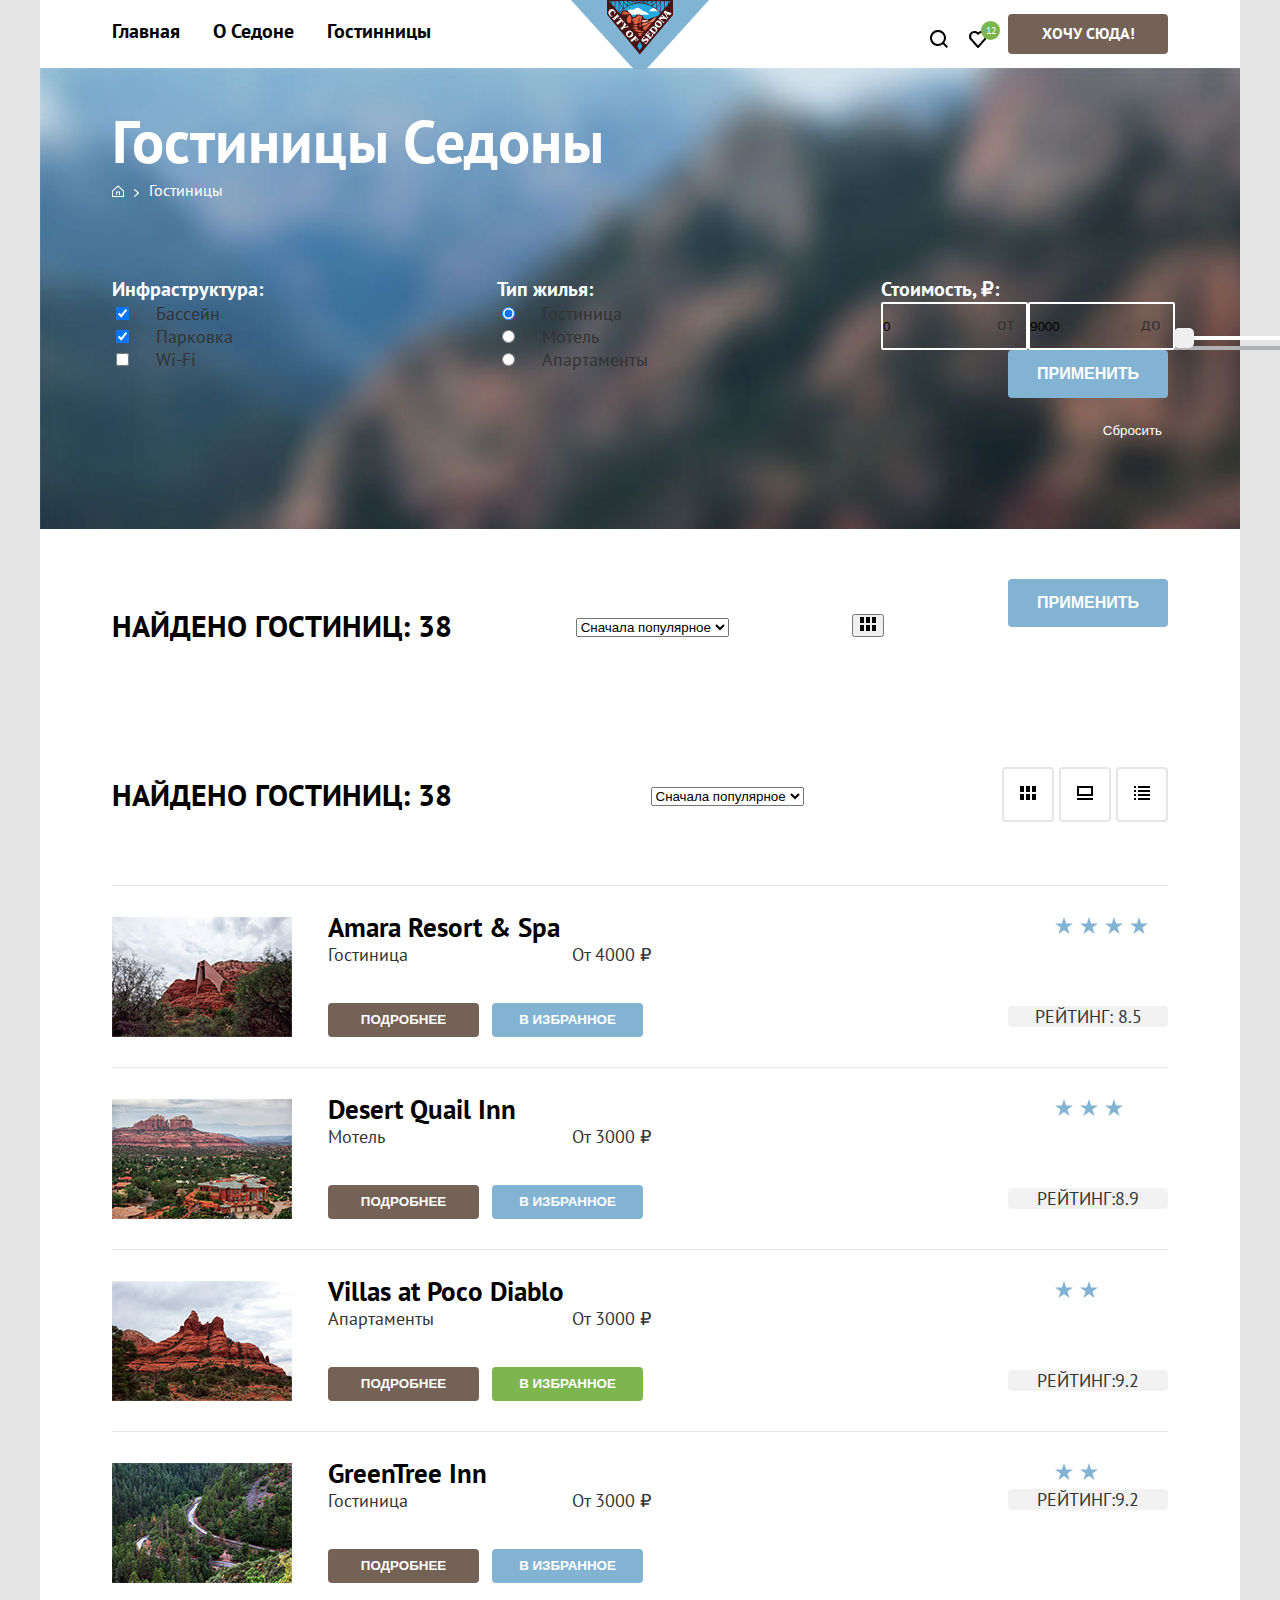
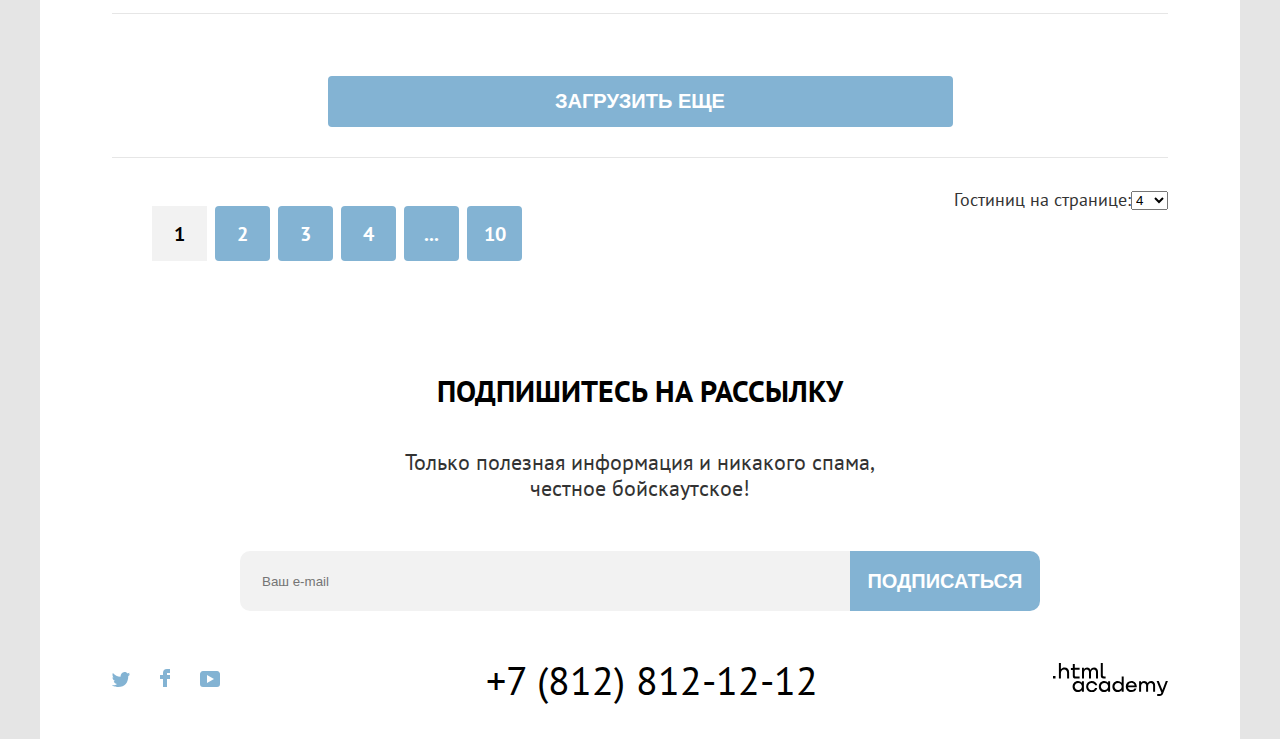
==== commit 5630efe0: "resolve conflicts" ====
--- a/catalog.html
+++ b/catalog.html
@@ -188,23 +188,67 @@
                     />
                     <span class="cost_from_to">до</span>
                   </div>
+
+                  <div class="range_toggle">
+                    <div
+                      class="range_toggle_wrap"
+                      style="width: 236px; left: 0"
+                    >
+                      <button
+                        class="filter_parametrs_range-toggle range_toggle-min"
+                        type="button"
+                      >
+                        <span class="visually-hidden"
+                          >Изменить минимальную цену.</span
+                        >
+                      </button>
+
+                      <button
+                        class="filter_parametrs_range-toggle range_toggle-max"
+                        type="button"
+                      >
+                        <span class="visually-hidden"
+                          >Изменить максимальную цену.</span
+                        >
+                      </button>
+                    </div>
+                  </div>
                 </div>
-                <button
-                  class="filter_parametrs_range-toggle toggle-min"
-                  type="button"
-                >
-                  <span class="visually-hidden"
-                    >Изменить минимальную цену.</span
-                  >
-                </button>
-
-                <button
-                  class="filter_parametrs_range-toggle toggle-max"
-                  type="button"
-                >
-                  <span class="visually-hidden"
-                    >Изменить максимальную цену.</span
-                  >
+
+                <div class="filter_parametrs_btn_group">
+                  <button class="filter_parametrs_apply" type="submit">
+                    Применить
+                  </button>
+                  <button class="filter_parametrs_reset" type="reset">
+                    Сбросить
+                  </button>
+                </div>
+              </form>
+            </section>
+          </div>
+        </section>
+
+        <section class="search_results">
+          <div class="container_wrap">
+            <div class="search_filter_wrap">
+              <h2 class="search_results_subtitle">Найдено гостиниц: 38</h2>
+              <form class="search_results_sorting">
+                <span class="visually-hidden">Сортировка</span>
+
+                <select class="search_results_select">
+                  <option value="popular">Сначала популярное</option>
+                  <option value="cheap">Сначала дешёвое</option>
+                  <option value="expensive">Сначала дорогое</option>
+                </select>
+              </form>
+              <div class="search_result_btn_group">
+                <button class="search_results_sort_table">
+                  <img
+                    src="./img/catalog-page/mode-tile.svg"
+                    width="16"
+                    height="14"
+                    alt="Показать плитки"
+                  />
                 </button>
               </div>
 
--- a/css/style.css
+++ b/css/style.css
@@ -443,6 +443,7 @@
   width: 287px;
 }
 
+/* Range */
 .filter_parametrs_input_cost {
   width: 143px;
   background: transparent;
@@ -451,6 +452,38 @@
   border-radius: 2px;
   margin: 0;
   height: 44px;
+}
+
+.range_toggle {
+  width: 287px;
+  border-bottom: 4px solid #afb1b3;
+}
+
+.range_toggle_wrap {
+  border-bottom: 4px solid #fff;
+  position: relative;
+  margin-top: 30px;
+  transform: translateY(4px);
+}
+
+.range_toggle-min,
+.range_toggle-max {
+  width: 20px;
+  height: 20px;
+  border-radius: 5px;
+  border: transparent;
+}
+
+.range_toggle-min {
+  position: absolute;
+  top: -8px;
+  left: -1px;
+}
+
+.range_toggle-max {
+  position: absolute;
+  top: -8px;
+  right: -1px;
 }
 
 .filter_parametrs_input_cost-from {
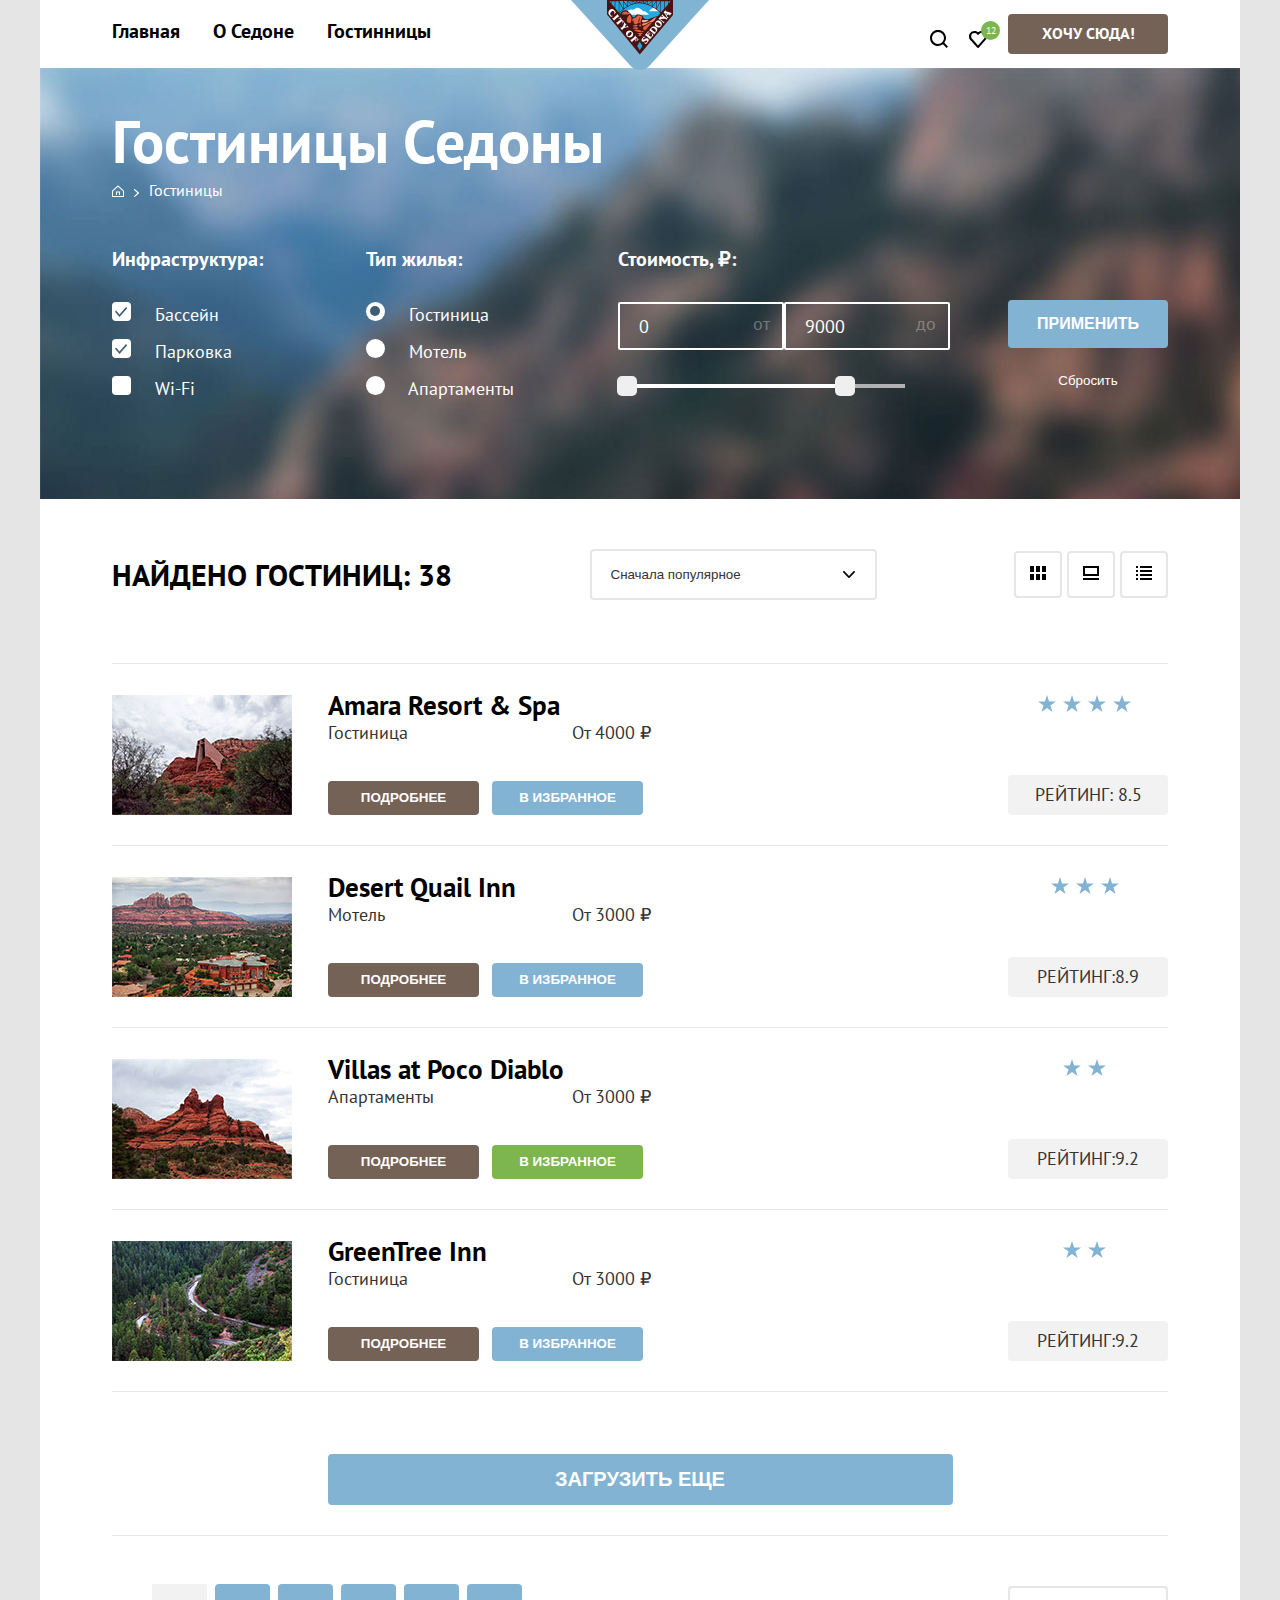
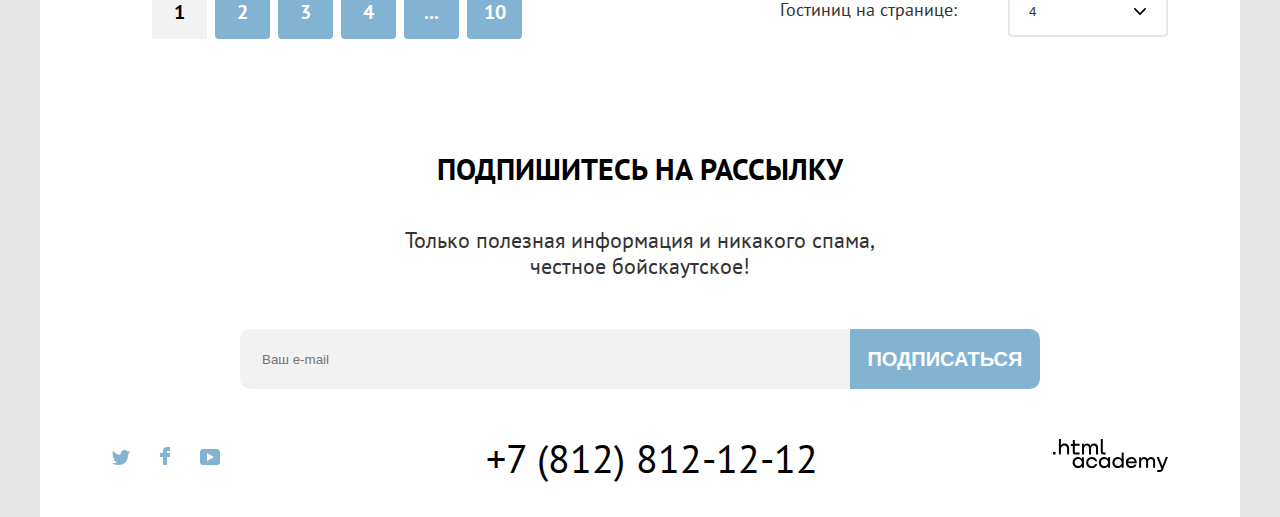
==== commit 94f803f7: "added decorate style for all pages" ====
--- a/catalog.html
+++ b/catalog.html
@@ -80,39 +80,45 @@
                 <ul class="filter_parametrs_list">
                   <li class="filter_parametrs_item">
                     <input
+                      class="filter_parametrs_checkbox"
                       id="swimming_pool"
                       type="checkbox"
                       name="infrastructure"
                       value="swimming_pool"
                       checked
                     />
-                    <label class="filter_parametrs_label" for="swimming_pool"
-                      >Бассейн</label
+                    <label class="filter_parametrs_label" for="swimming_pool">
+                      <span></span>
+                      Бассейн</label
                     >
                   </li>
 
                   <li class="filter_parametrs_item">
                     <input
+                      class="filter_parametrs_checkbox"
                       id="parking"
                       type="checkbox"
                       value="parking"
                       name="infrastructure"
                       checked
                     />
-                    <label class="filter_parametrs_label" for="parking"
-                      >Парковка</label
+                    <label class="filter_parametrs_label" for="parking">
+                      <span></span>
+                      Парковка</label
                     >
                   </li>
 
                   <li class="filter_parametrs_item">
                     <input
+                      class="filter_parametrs_checkbox"
                       type="checkbox"
                       id="wi_fi"
                       value="wi-fi"
                       name="infrastructure"
                     />
-                    <label class="filter_parametrs_label" for="wi_fi"
-                      >Wi-Fi</label
+                    <label class="filter_parametrs_label" for="wi_fi">
+                      <span></span>
+                      Wi-Fi</label
                     >
                   </li>
                 </ul>
@@ -124,19 +130,22 @@
                   <li class="filter_parametrs_item">
                     <input
                       type="radio"
+                      class="filter_parametrs_radio"
                       value="hotel"
                       name="real-estate"
                       id="hotel"
                       checked
                     />
-                    <label class="filter_parametrs_label" for="hotel"
-                      >Гостиница</label
-                    >
+                    <label class="filter_parametrs_label" for="hotel">
+                      <span></span>
+                      Гостиница
+                    </label>
                   </li>
 
                   <li class="filter_parametrs_item">
                     <input
                       type="radio"
+                      class="filter_parametrs_radio"
                       value="motel"
                       name="real-estate"
                       id="motel"
@@ -145,13 +154,16 @@
                       class="filter_parametrs_label"
                       for="motel"
                       class="control"
-                      >Мотель</label
-                    >
+                    >
+                      <span></span>
+                      Мотель
+                    </label>
                   </li>
 
                   <li class="filter_parametrs_item">
                     <input
                       type="radio"
+                      class="filter_parametrs_radio"
                       value="apartments"
                       name="real-estate"
                       id="apartments"
@@ -160,8 +172,10 @@
                       class="filter_parametrs_label"
                       for="apartments"
                       class="control"
-                      >Апартаменты</label
-                    >
+                    >
+                      <span></span>
+                      Апартаменты
+                    </label>
                   </li>
                 </ul>
               </div>
@@ -188,68 +202,29 @@
                     />
                     <span class="cost_from_to">до</span>
                   </div>
-
-                  <div class="range_toggle">
-                    <div
-                      class="range_toggle_wrap"
-                      style="width: 236px; left: 0"
-                    >
-                      <button
-                        class="filter_parametrs_range-toggle range_toggle-min"
-                        type="button"
+                </div>
+
+                <div class="range_toggle">
+                  <div class="range_toggle_wrap" style="width: 236px; left: 0">
+                    <button
+                      class="filter_parametrs_range-toggle range_toggle-min"
+                      type="button"
+                    >
+                      <span class="visually-hidden"
+                        >Изменить минимальную цену.</span
                       >
-                        <span class="visually-hidden"
-                          >Изменить минимальную цену.</span
-                        >
-                      </button>
-
-                      <button
-                        class="filter_parametrs_range-toggle range_toggle-max"
-                        type="button"
+                    </button>
+
+                    <button
+                      class="filter_parametrs_range-toggle range_toggle-max"
+                      type="button"
+                    >
+                      <span class="visually-hidden"
+                        >Изменить максимальную цену.</span
                       >
-                        <span class="visually-hidden"
-                          >Изменить максимальную цену.</span
-                        >
-                      </button>
-                    </div>
+                    </button>
                   </div>
                 </div>
-
-                <div class="filter_parametrs_btn_group">
-                  <button class="filter_parametrs_apply" type="submit">
-                    Применить
-                  </button>
-                  <button class="filter_parametrs_reset" type="reset">
-                    Сбросить
-                  </button>
-                </div>
-              </form>
-            </section>
-          </div>
-        </section>
-
-        <section class="search_results">
-          <div class="container_wrap">
-            <div class="search_filter_wrap">
-              <h2 class="search_results_subtitle">Найдено гостиниц: 38</h2>
-              <form class="search_results_sorting">
-                <span class="visually-hidden">Сортировка</span>
-
-                <select class="search_results_select">
-                  <option value="popular">Сначала популярное</option>
-                  <option value="cheap">Сначала дешёвое</option>
-                  <option value="expensive">Сначала дорогое</option>
-                </select>
-              </form>
-              <div class="search_result_btn_group">
-                <button class="search_results_sort_table">
-                  <img
-                    src="./img/catalog-page/mode-tile.svg"
-                    width="16"
-                    height="14"
-                    alt="Показать плитки"
-                  />
-                </button>
               </div>
 
               <div class="filter_parametrs_btn_group">
@@ -500,7 +475,7 @@
                 </div>
               </div>
 
-              <div>
+              <div class="sort_list_rating">
                 <ul class="sort_list_stars">
                   <li class="star"></li>
                   <li class="star"></li>
@@ -543,7 +518,7 @@
             <div class="display_number_hotel_wrap">
               <label
                 for="display_number_hotels"
-                class="display_number_hotels filter_parametrs_label"
+                class="display_number_hotels filter_parametrs_label-color"
                 >Гостиниц на странице:</label
               >
               <div class="display_number_hotels_form">
--- a/css/style.css
+++ b/css/style.css
@@ -353,6 +353,7 @@
 .footer_contacts {
   display: flex;
   justify-content: space-between;
+  align-items: center;
   padding: 40px 0 30px;
 }
 
@@ -370,13 +371,6 @@
   font-size: 40px;
   line-height: 40px;
   color: var(--color-black);
-  display: flex;
-  align-items: center;
-}
-
-.footer_htmlacademy_link {
-  display: flex;
-  align-items: center;
 }
 
 /* catalog style */
@@ -436,14 +430,13 @@
   font-weight: 700;
   text-align: left;
 
-  margin: 30px 0 0;
+  margin: 0 0 30px;
 }
 
 .filter_parametrs_cost_wrap {
   width: 287px;
 }
 
-/* Range */
 .filter_parametrs_input_cost {
   width: 143px;
   background: transparent;
@@ -452,6 +445,105 @@
   border-radius: 2px;
   margin: 0;
   height: 44px;
+  color: #fff;
+  font-size: 18px;
+  font-family: "PTSans";
+  padding-left: 19px;
+}
+
+.filter_parametrs_input_cost-from {
+  position: relative;
+}
+
+.cost_from_to {
+  position: absolute;
+  top: 11px;
+  right: 14px;
+  color: #fff;
+  opacity: 0.3;
+}
+
+.filter_parametrs_input_cost-to {
+  position: relative;
+}
+
+.filter_parametrs_list {
+  text-align: left;
+  padding: 0;
+  margin: 0;
+}
+
+.filter_parametrs_item {
+  font-size: var(--size-form-list);
+  line-height: 23px;
+  list-style: none;
+  padding: 0;
+  margin-bottom: 13px;
+}
+
+.filter_parametrs_checkbox[type="checkbox"] {
+  display: none;
+}
+
+.filter_parametrs_checkbox[type="checkbox"] + label span {
+  display: inline-block;
+  width: 19px;
+  height: 19px;
+  margin-right: 19px;
+  background-color: #fff;
+  border-radius: 4px;
+  cursor: pointer;
+}
+
+.filter_parametrs_checkbox[type="checkbox"]:checked + label span::before {
+  content: "";
+  background: url(../img/catalog-page/mark-checked.svg) center no-repeat;
+  height: 19px;
+  width: 19px;
+  display: block;
+}
+
+.filter_parametrs_radio[type="radio"] {
+  display: none;
+}
+
+.filter_parametrs_radio[type="radio"] + label span {
+  display: inline-block;
+  width: 19px;
+  height: 19px;
+  margin-right: 19px;
+  background-color: #fff;
+  border-radius: 50%;
+  cursor: pointer;
+  position: relative;
+}
+
+.filter_parametrs_radio[type="radio"]:checked + label span::before {
+  content: "";
+  background-color: #3f5e72;
+  border-radius: 50%;
+  height: 10px;
+  width: 10px;
+  display: block;
+  position: absolute;
+  top: 4px;
+  left: 4px;
+}
+
+.filter_parametrs_label {
+  color: #fff;
+}
+
+.cost_from,
+.cost_to {
+  font-size: var(--size-form-list);
+  line-height: 23px;
+  color: rgba(255, 255, 255, 1);
+  font-size: 18px;
+}
+
+.filter_parametrs_inputs_wrap {
+  display: flex;
 }
 
 .range_toggle {
@@ -486,53 +578,10 @@
   right: -1px;
 }
 
-.filter_parametrs_input_cost-from {
-  position: relative;
-}
-
-.cost_from_to {
-  position: absolute;
-  top: 11px;
-  right: 14px;
-}
-
-.filter_parametrs_input_cost-to {
-  position: relative;
-}
-
-.filter_parametrs_list {
-  text-align: left;
-  padding: 0;
-  margin: 0;
-}
-
-.filter_parametrs_item {
-  font-size: var(--size-form-list);
-  line-height: 23px;
-  list-style: none;
-  padding: 0;
-}
-
-.filter_parametrs_label {
-  padding-left: 19px;
-}
-
-.cost_from,
-.cost_to {
-  font-size: var(--size-form-list);
-  line-height: 23px;
-  color: rgba(255, 255, 255, 1);
-  font-size: 18px;
-}
-
-.filter_parametrs_inputs_wrap {
-  display: flex;
-}
-
 .filter_parametrs_btn_group {
   display: flex;
   flex-direction: column;
-  align-items: flex-end;
+  transform: translateY(54px);
 }
 
 .filter_parametrs_apply {
@@ -574,13 +623,21 @@
 
 .search_results_select {
   line-height: 23px;
+  padding: 12px 0 12px 19px;
+  border: 2px solid #e6e6e6;
+  border-radius: 4px;
+  color: #333;
+  width: 287px;
+  appearance: none;
+  background: url("../img/catalog-page/dropdown-mark.svg") no-repeat;
+  background-position: 251px center;
 }
 
 .search_results_sort_btn {
   border: 2px solid #e6e6e6;
   border-radius: 4px;
   background-color: transparent;
-  padding: 17px 16px;
+  padding: 13px 14px;
 }
 
 .search_results_sort_table:hover,
@@ -693,7 +750,8 @@
   width: 160px;
   background-color: #f2f2f2;
   border-radius: 4px;
-  margin: 9px 0 10px;
+  padding: 9px 0 10px;
+  margin: 0;
 }
 
 .sort_list_card-show_more {
@@ -713,20 +771,23 @@
 
 .sort_list_stars {
   display: flex;
+  justify-content: center;
   list-style: none;
+  padding: 0;
 }
 
 .star {
   width: 18px;
   height: 17px;
   background-image: url("../img/catalog-page/star.svg");
-  margin-left: 7px;
+  padding: 0 3.5px;
   background-repeat: no-repeat;
 }
 
 .pagination_wrap {
   display: flex;
   justify-content: space-between;
+  align-items: center;
 }
 
 .pagination_item {
@@ -745,6 +806,17 @@
 .display_number_hotels_select {
   line-height: 23px;
   text-align: left;
+}
+
+.display_number_hotels_select {
+  padding: 12px 0 12px 19px;
+  border: 2px solid #e6e6e6;
+  border-radius: 4px;
+  color: #333;
+  width: 160px;
+  appearance: none;
+  background: url("../img/catalog-page/dropdown-mark.svg") no-repeat;
+  background-position: 124px center;
 }
 
 .pagination {
@@ -781,6 +853,11 @@
   display: flex;
 }
 
+.filter_parametrs_label-color {
+  color: var(--color-grey-black);
+  margin: 12px 51px 0 0;
+}
+
 .subscription_subtitle-catalog {
   color: var(--color-black);
 }
